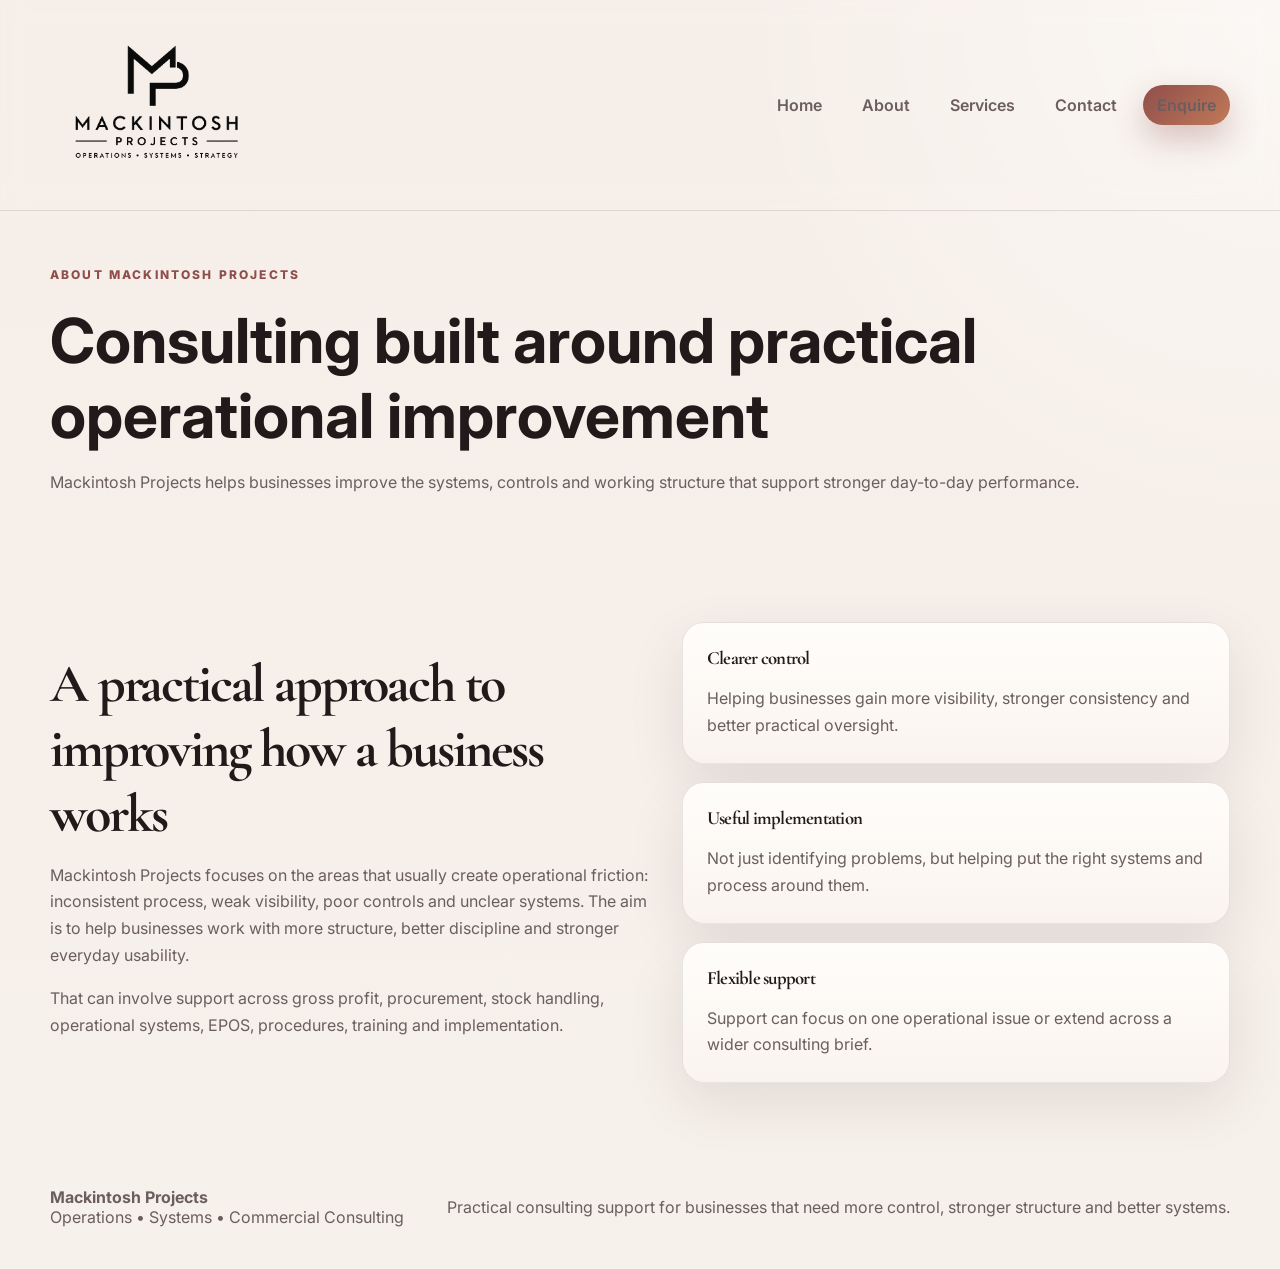
==== about.html @ 4790f82a "Deploy Mackintosh Projects site package" ====
<!doctype html>
<html lang="en">
<head>
  <meta charset="utf-8">
  <meta name="viewport" content="width=device-width, initial-scale=1">
  <title>About Mackintosh Projects | Operational and Commercial Consulting</title>
  <meta name="description" content="Learn about Mackintosh Projects and its practical consulting approach to operations, systems, commercial control and implementation support.">
  <meta name="robots" content="index,follow,max-snippet:-1,max-image-preview:large,max-video-preview:-1">
  <link rel="canonical" href="https://www.mackintoshprojects.co.uk/about.html">
  <link rel="stylesheet" href="assets/styles.css">
</head>
<body class="theme-mackintosh">
  <nav class="nav">
    <div class="container nav-inner">
      <a href="index.html" class="brand"><img src="assets/logo-transparent.png" alt="Mackintosh Projects" class="brand-logo"></a>
      <div class="nav-links">
        <a href="index.html">Home</a>
        <a href="about.html">About</a>
        <a href="services.html">Services</a>
        <a href="contact.html">Contact</a>
        <a class="btn" href="contact.html">Enquire</a>
      </div>
    </div>
  </nav>

  <main>
    <section class="page-hero">
      <div class="container">
        <p class="eyebrow">About Mackintosh Projects</p>
        <h1>Consulting built around practical operational improvement</h1>
        <p>Mackintosh Projects helps businesses improve the systems, controls and working structure that support stronger day-to-day performance.</p>
      </div>
    </section>

    <section class="section">
      <div class="container split">
        <div>
          <h2 class="section-title">A practical approach to improving how a business works</h2>
          <p>Mackintosh Projects focuses on the areas that usually create operational friction: inconsistent process, weak visibility, poor controls and unclear systems. The aim is to help businesses work with more structure, better discipline and stronger everyday usability.</p>
          <p>That can involve support across gross profit, procurement, stock handling, operational systems, EPOS, procedures, training and implementation.</p>
        </div>
        <div class="stack">
          <div class="card">
            <h3>Clearer control</h3>
            <p>Helping businesses gain more visibility, stronger consistency and better practical oversight.</p>
          </div>
          <div class="card">
            <h3>Useful implementation</h3>
            <p>Not just identifying problems, but helping put the right systems and process around them.</p>
          </div>
          <div class="card">
            <h3>Flexible support</h3>
            <p>Support can focus on one operational issue or extend across a wider consulting brief.</p>
          </div>
        </div>
      </div>
    </section>
  </main>

  <footer class="footer">
    <div class="container footer-inner">
      <div>
        <strong>Mackintosh Projects</strong>
        <div>Operations • Systems • Commercial Consulting</div>
      </div>
      <div>Practical consulting support for businesses that need more control, stronger structure and better systems.</div>
    </div>
  </footer>
</body>
</html>
---- assets/styles.css ----
@import url("https://fonts.googleapis.com/css2?family=Inter:wght@400;500;600;700;800;900&family=Cormorant+Garamond:wght@500;600;700&display=swap");

:root {
  --bg: #f6efe9;
  --text: #22191a;
  --muted: #6b5e5f;
  --accent: #8f4e4b;
  --accent-2: #c07a58;
  --surface: #fffdfb;
  --surface-2: #faf4ef;
  --surface-3: #efe1d6;
  --highlight: #ead6c8;
  --shadow: 0 20px 55px rgba(50, 28, 25, .10);
  --radius-xl: 32px;
  --radius-lg: 22px;
  --radius-md: 16px;
  --font-heading: "Cormorant Garamond", Georgia, serif;
  --font-body: Inter, system-ui, sans-serif;
}

* { box-sizing: border-box; }
html { scroll-behavior: smooth; }
body {
  margin: 0;
  font-family: var(--font-body);
  color: var(--text);
  background:
    radial-gradient(circle at top right, rgba(255,255,255,.55), transparent 30%),
    linear-gradient(180deg, var(--bg), color-mix(in srgb, var(--bg) 92%, white 8%));
}
a { color: inherit; text-decoration: none; }
p { line-height: 1.68; color: var(--muted); }
img { max-width: 100%; display: block; }
.container { width: min(1180px, calc(100% - 42px)); margin: 0 auto; }

.nav {
  position: sticky; top: 0; z-index: 20; backdrop-filter: blur(12px);
  background: color-mix(in srgb, var(--bg) 86%, white 14% / 82%);
  border-bottom: 1px solid color-mix(in srgb, var(--text) 12%, transparent);
}
.nav-inner {
  min-height: 64px; display: flex; align-items: center; justify-content: space-between; gap: 20px;
}
.brand { display:flex; align-items:center; gap:0; color: var(--text); }
.brand-logo { width: 210px; max-width: min(48vw, 210px); height: auto; display:block; }
.nav-links { display:flex; align-items:center; gap: 12px; flex-wrap: wrap; }
.nav-links a { color: var(--muted); font-weight: 600; padding: 10px 14px; border-radius: 999px; }
.nav-links a:hover { background: color-mix(in srgb, var(--highlight) 72%, white 28%); color: var(--text); }

.btn, .btn-secondary {
  display:inline-flex; align-items:center; justify-content:center; gap:10px; padding: 14px 20px;
  border-radius: 999px; font-weight: 700; transition: .2s ease; cursor: pointer;
}
.btn {
  background: linear-gradient(135deg, var(--accent), var(--accent-2));
  color: white;
  box-shadow: 0 14px 32px color-mix(in srgb, var(--accent) 32%, transparent);
}
.btn:hover { transform: translateY(-2px); }
.btn-secondary {
  background: transparent; color: var(--text);
  border: 1px solid color-mix(in srgb, var(--text) 15%, transparent);
}

.hero { padding: 76px 0 58px; }
.hero-grid { display:grid; grid-template-columns: 1.08fr .92fr; gap: 40px; align-items: center; }
.eyebrow { color: var(--accent); text-transform: uppercase; letter-spacing: .18em; font-size: 12px; font-weight: 800; margin: 0 0 18px; }
.hero h1, .section-title, h2, h3 { font-family: var(--font-heading); color: var(--text); letter-spacing: -.04em; }
.hero h1 { font-size: clamp(44px, 7vw, 76px); line-height: .96; margin: 0 0 18px; }
.hero-copy { font-size: 18px; max-width: 650px; }
.hero-actions { display:flex; gap:14px; flex-wrap:wrap; margin-top: 28px; }

.hero-panel {
  background: linear-gradient(180deg, var(--surface), var(--surface-2));
  border-radius: var(--radius-xl);
  box-shadow: var(--shadow);
  padding: 30px;
  position: relative;
  overflow: hidden;
  border: 1px solid color-mix(in srgb, var(--text) 12%, transparent);
}
.hero-panel::after {
  content:""; position:absolute; inset:auto -60px -60px auto; width:220px; height:220px; border-radius:50%;
  background: color-mix(in srgb, var(--accent) 18%, transparent); filter: blur(5px);
}
.mini-stat-grid { display:grid; grid-template-columns: repeat(2, minmax(0,1fr)); gap: 14px; margin-top: 18px; }
.mini-stat {
  padding: 16px; border-radius: 18px; background: color-mix(in srgb, var(--highlight) 45%, white 55%);
  border: 1px solid color-mix(in srgb, var(--text) 10%, transparent);
}
.mini-stat strong { display:block; font-size: 14px; margin-bottom: 4px; }

.section { padding: 76px 0; }
.section-head { display:flex; align-items:end; justify-content:space-between; gap:20px; margin-bottom: 26px; }
.section-title { font-size: clamp(34px, 5vw, 54px); margin:0; }
.grid-3 { display:grid; grid-template-columns: repeat(3, minmax(0, 1fr)); gap: 18px; }
.grid-2 { display:grid; grid-template-columns: repeat(2, minmax(0, 1fr)); gap: 18px; }

.card {
  background: linear-gradient(180deg, var(--surface), var(--surface-2));
  border-radius: var(--radius-lg); padding: 24px; box-shadow: var(--shadow);
  border: 1px solid color-mix(in srgb, var(--text) 10%, transparent);
}
.card h3, .card h4 { margin: 0 0 10px; }
.card p:last-child { margin-bottom: 0; }

.feature-bullets { list-style:none; padding:0; margin: 18px 0 0; display:grid; gap: 12px; }
.feature-bullets li { padding-left: 20px; position: relative; color: var(--muted); }
.feature-bullets li::before {
  content:""; width: 10px; height: 10px; border-radius: 50%; position:absolute; left:0; top:8px; background: var(--accent);
}

.band {
  background: linear-gradient(135deg, var(--surface-3), color-mix(in srgb, var(--surface-3) 82%, white 18%));
  border-top: 1px solid color-mix(in srgb, var(--text) 10%, transparent);
  border-bottom: 1px solid color-mix(in srgb, var(--text) 10%, transparent);
}
.quote {
  font-size: clamp(20px, 3vw, 30px); line-height: 1.3; color: var(--text); max-width: 830px;
  font-family: var(--font-heading); letter-spacing: -.03em;
}

.cta-box {
  padding: 36px; border-radius: var(--radius-xl); background: #efe5db;
  box-shadow: var(--shadow); border: 1px solid color-mix(in srgb, var(--text) 10%, transparent);
}
.split { display:grid; grid-template-columns: 1.05fr .95fr; gap: 26px; align-items: center; }

.footer { padding: 28px 0 42px; }
.footer-inner { display:flex; justify-content:space-between; gap: 18px; align-items:center; flex-wrap: wrap; color: var(--muted); }

.page-hero { padding: 54px 0 34px; }
.page-hero h1 { margin: 0 0 12px; font-size: clamp(38px,6vw,62px); }

.stack { display:grid; gap: 18px; }
.service-card .service-tag { color: var(--accent); font-size: 12px; text-transform: uppercase; letter-spacing: .16em; font-weight: 800; margin-bottom: 12px; }

.faq details { padding: 18px 20px; border-radius: 16px; background: var(--surface); border:1px solid color-mix(in srgb, var(--text) 10%, transparent); }
.faq details + details { margin-top: 12px; }
.faq summary { cursor:pointer; font-weight: 700; color: var(--text); }
.faq p { margin-bottom: 0; }

.preview-badge {
  display:inline-flex; gap:8px; align-items:center; padding:8px 12px; border-radius:999px;
  background: color-mix(in srgb, var(--highlight) 72%, white 28%);
  color: var(--text); font-size: 13px; font-weight: 700;
}

@media (max-width: 980px) {
  .hero-grid, .grid-3, .grid-2, .split { grid-template-columns: 1fr; }
  .hero { padding-top: 48px; }
  .nav-inner { padding: 10px 0; min-height: 58px; }
}
@media (max-width: 720px) {
  .nav-links { display:none; }
  .container { width: min(100% - 28px, 1180px); }
  .hero h1 { font-size: clamp(38px, 9vw, 56px); }
  .section { padding: 58px 0; }
  .cta-box, .hero-panel, .card { padding: 22px; }
  .brand-logo { width: 170px; max-width: 66vw; }
}
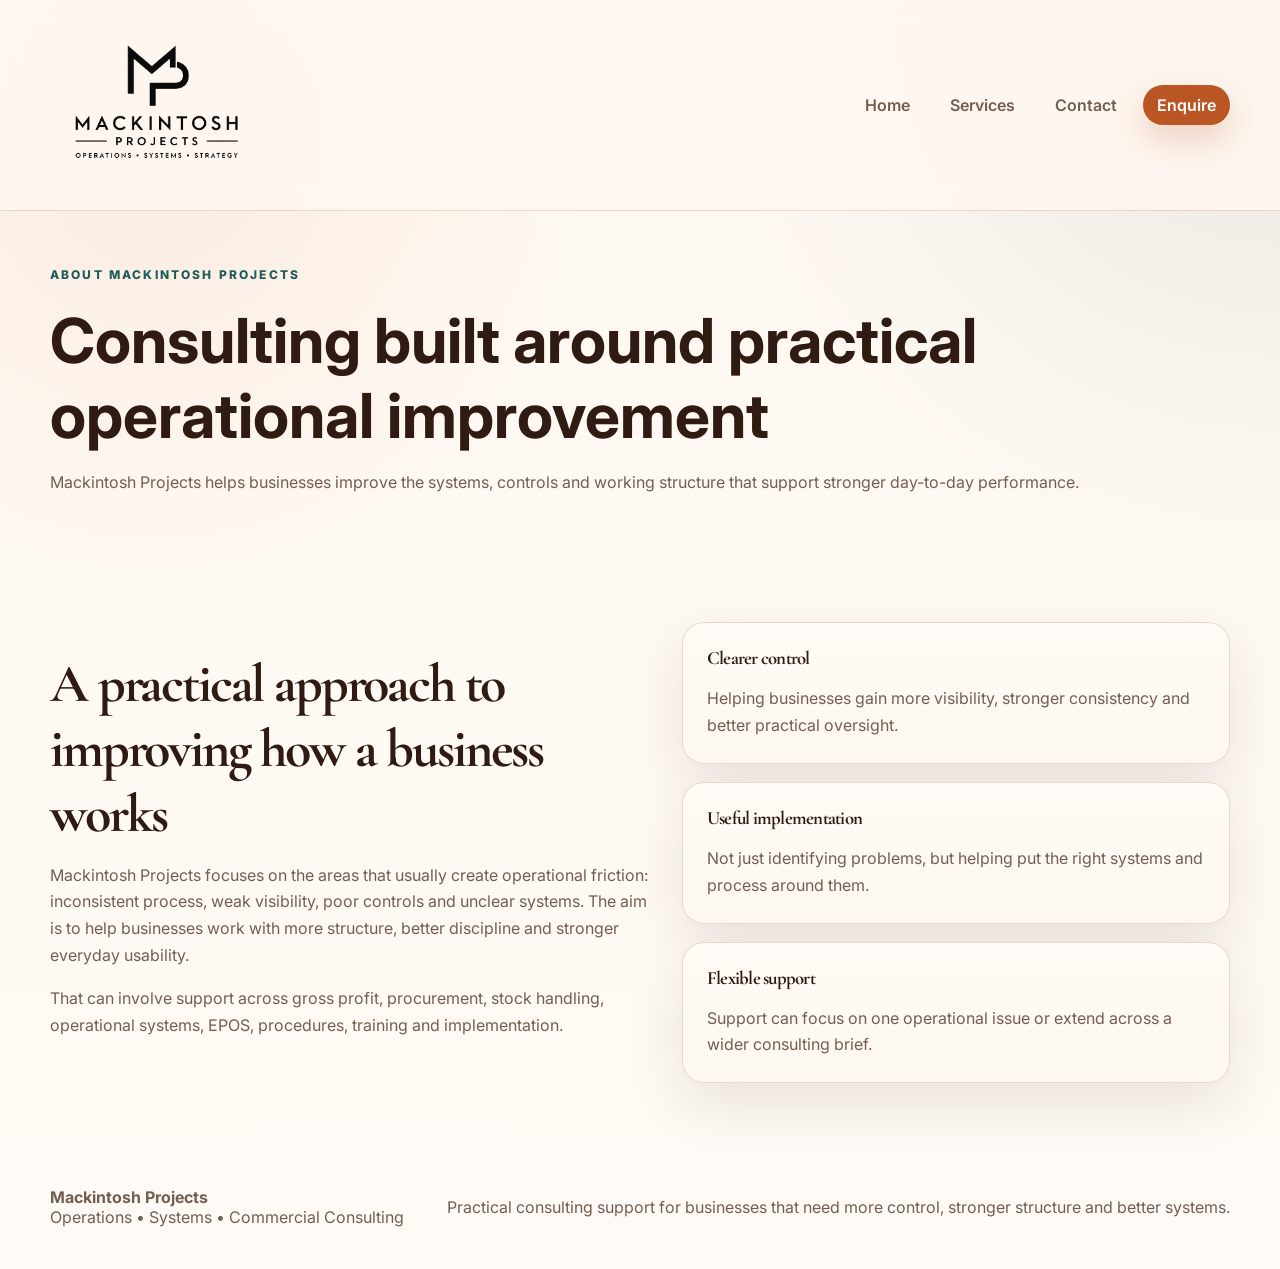
==== commit 99703db3: "Make homepage primary search entry" ====
--- a/about.html
+++ b/about.html
@@ -3,10 +3,17 @@
 <head>
   <meta charset="utf-8">
   <meta name="viewport" content="width=device-width, initial-scale=1">
+  <link rel="icon" href="/favicon.ico" sizes="any">
+  <link rel="icon" type="image/png" sizes="16x16" href="/assets/favicon-16.png">
+  <link rel="icon" type="image/png" sizes="32x32" href="/assets/favicon-32.png">
+  <link rel="icon" type="image/png" sizes="48x48" href="/assets/favicon-48.png">
+  <link rel="apple-touch-icon" sizes="180x180" href="/assets/apple-touch-icon.png">
+  <link rel="manifest" href="/site.webmanifest">
+  <meta name="theme-color" content="#ffffff">
   <title>About Mackintosh Projects | Operational and Commercial Consulting</title>
   <meta name="description" content="Learn about Mackintosh Projects and its practical consulting approach to operations, systems, commercial control and implementation support.">
-  <meta name="robots" content="index,follow,max-snippet:-1,max-image-preview:large,max-video-preview:-1">
-  <link rel="canonical" href="https://www.mackintoshprojects.co.uk/about.html">
+  <meta name="robots" content="noindex,follow">
+  <link rel="canonical" href="https://mackintoshprojects.co.uk/">
   <link rel="stylesheet" href="assets/styles.css">
 </head>
 <body class="theme-mackintosh">
@@ -15,7 +22,6 @@
       <a href="index.html" class="brand"><img src="assets/logo-transparent.png" alt="Mackintosh Projects" class="brand-logo"></a>
       <div class="nav-links">
         <a href="index.html">Home</a>
-        <a href="about.html">About</a>
         <a href="services.html">Services</a>
         <a href="contact.html">Contact</a>
         <a class="btn" href="contact.html">Enquire</a>
--- a/assets/styles.css
+++ b/assets/styles.css
@@ -1,16 +1,19 @@
 @import url("https://fonts.googleapis.com/css2?family=Inter:wght@400;500;600;700;800;900&family=Cormorant+Garamond:wght@500;600;700&display=swap");
 
 :root {
-  --bg: #f6efe9;
-  --text: #22191a;
-  --muted: #6b5e5f;
-  --accent: #8f4e4b;
-  --accent-2: #c07a58;
-  --surface: #fffdfb;
-  --surface-2: #faf4ef;
-  --surface-3: #efe1d6;
-  --highlight: #ead6c8;
-  --shadow: 0 20px 55px rgba(50, 28, 25, .10);
+  --bg: #fff8f1;
+  --surface: #fffaf5;
+  --surface-2: #fff8f1;
+  --surface-3: #f3e4d8;
+  --text: #2f1b12;
+  --muted: #735f52;
+  --trust: #1f5e58;
+  --success: #2f6f66;
+  --accent: #b95624;
+  --accent-hover: #8a431d;
+  --border: rgba(138, 67, 29, 0.18);
+  --highlight: #f3d8c7;
+  --shadow: 0 20px 55px rgba(47, 27, 18, .10);
   --radius-xl: 32px;
   --radius-lg: 22px;
   --radius-md: 16px;
@@ -25,8 +28,9 @@
   font-family: var(--font-body);
   color: var(--text);
   background:
-    radial-gradient(circle at top right, rgba(255,255,255,.55), transparent 30%),
-    linear-gradient(180deg, var(--bg), color-mix(in srgb, var(--bg) 92%, white 8%));
+    radial-gradient(circle at top right, rgba(31, 94, 88, .10), transparent 32%),
+    radial-gradient(circle at 12% 12%, rgba(185, 86, 36, .08), transparent 28%),
+    linear-gradient(180deg, var(--bg), #fffaf5);
 }
 a { color: inherit; text-decoration: none; }
 p { line-height: 1.68; color: var(--muted); }
@@ -35,8 +39,8 @@
 
 .nav {
   position: sticky; top: 0; z-index: 20; backdrop-filter: blur(12px);
-  background: color-mix(in srgb, var(--bg) 86%, white 14% / 82%);
-  border-bottom: 1px solid color-mix(in srgb, var(--text) 12%, transparent);
+  background: rgba(255, 248, 241, .88);
+  border-bottom: 1px solid var(--border);
 }
 .nav-inner {
   min-height: 64px; display: flex; align-items: center; justify-content: space-between; gap: 20px;
@@ -45,26 +49,29 @@
 .brand-logo { width: 210px; max-width: min(48vw, 210px); height: auto; display:block; }
 .nav-links { display:flex; align-items:center; gap: 12px; flex-wrap: wrap; }
 .nav-links a { color: var(--muted); font-weight: 600; padding: 10px 14px; border-radius: 999px; }
-.nav-links a:hover { background: color-mix(in srgb, var(--highlight) 72%, white 28%); color: var(--text); }
+.nav-links a:hover { background: rgba(31, 94, 88, .09); color: var(--trust); }
+.nav-links a.btn { color: #fff; }
+.nav-links a.btn:hover { background: var(--accent-hover); color: #fff; }
 
 .btn, .btn-secondary {
   display:inline-flex; align-items:center; justify-content:center; gap:10px; padding: 14px 20px;
   border-radius: 999px; font-weight: 700; transition: .2s ease; cursor: pointer;
 }
 .btn {
-  background: linear-gradient(135deg, var(--accent), var(--accent-2));
+  background: var(--accent);
   color: white;
-  box-shadow: 0 14px 32px color-mix(in srgb, var(--accent) 32%, transparent);
+  box-shadow: 0 14px 32px rgba(185, 86, 36, .24);
 }
-.btn:hover { transform: translateY(-2px); }
+.btn:hover { background: var(--accent-hover); transform: translateY(-2px); }
 .btn-secondary {
-  background: transparent; color: var(--text);
-  border: 1px solid color-mix(in srgb, var(--text) 15%, transparent);
+  background: rgba(255, 250, 245, .74); color: var(--trust);
+  border: 1px solid rgba(31, 94, 88, .28);
 }
+.btn-secondary:hover { background: rgba(31, 94, 88, .09); }
 
 .hero { padding: 76px 0 58px; }
 .hero-grid { display:grid; grid-template-columns: 1.08fr .92fr; gap: 40px; align-items: center; }
-.eyebrow { color: var(--accent); text-transform: uppercase; letter-spacing: .18em; font-size: 12px; font-weight: 800; margin: 0 0 18px; }
+.eyebrow { color: var(--trust); text-transform: uppercase; letter-spacing: .18em; font-size: 12px; font-weight: 800; margin: 0 0 18px; }
 .hero h1, .section-title, h2, h3 { font-family: var(--font-heading); color: var(--text); letter-spacing: -.04em; }
 .hero h1 { font-size: clamp(44px, 7vw, 76px); line-height: .96; margin: 0 0 18px; }
 .hero-copy { font-size: 18px; max-width: 650px; }
@@ -77,16 +84,16 @@
   padding: 30px;
   position: relative;
   overflow: hidden;
-  border: 1px solid color-mix(in srgb, var(--text) 12%, transparent);
+  border: 1px solid var(--border);
 }
 .hero-panel::after {
   content:""; position:absolute; inset:auto -60px -60px auto; width:220px; height:220px; border-radius:50%;
-  background: color-mix(in srgb, var(--accent) 18%, transparent); filter: blur(5px);
+  background: rgba(31, 94, 88, .14); filter: blur(5px);
 }
 .mini-stat-grid { display:grid; grid-template-columns: repeat(2, minmax(0,1fr)); gap: 14px; margin-top: 18px; }
 .mini-stat {
-  padding: 16px; border-radius: 18px; background: color-mix(in srgb, var(--highlight) 45%, white 55%);
-  border: 1px solid color-mix(in srgb, var(--text) 10%, transparent);
+  padding: 16px; border-radius: 18px; background: rgba(31, 94, 88, .06);
+  border: 1px solid var(--border);
 }
 .mini-stat strong { display:block; font-size: 14px; margin-bottom: 4px; }
 
@@ -99,7 +106,7 @@
 .card {
   background: linear-gradient(180deg, var(--surface), var(--surface-2));
   border-radius: var(--radius-lg); padding: 24px; box-shadow: var(--shadow);
-  border: 1px solid color-mix(in srgb, var(--text) 10%, transparent);
+  border: 1px solid var(--border);
 }
 .card h3, .card h4 { margin: 0 0 10px; }
 .card p:last-child { margin-bottom: 0; }
@@ -107,13 +114,13 @@
 .feature-bullets { list-style:none; padding:0; margin: 18px 0 0; display:grid; gap: 12px; }
 .feature-bullets li { padding-left: 20px; position: relative; color: var(--muted); }
 .feature-bullets li::before {
-  content:""; width: 10px; height: 10px; border-radius: 50%; position:absolute; left:0; top:8px; background: var(--accent);
+  content:""; width: 10px; height: 10px; border-radius: 50%; position:absolute; left:0; top:8px; background: var(--success);
 }
 
 .band {
-  background: linear-gradient(135deg, var(--surface-3), color-mix(in srgb, var(--surface-3) 82%, white 18%));
-  border-top: 1px solid color-mix(in srgb, var(--text) 10%, transparent);
-  border-bottom: 1px solid color-mix(in srgb, var(--text) 10%, transparent);
+  background: linear-gradient(135deg, rgba(31, 94, 88, .10), rgba(185, 86, 36, .08));
+  border-top: 1px solid var(--border);
+  border-bottom: 1px solid var(--border);
 }
 .quote {
   font-size: clamp(20px, 3vw, 30px); line-height: 1.3; color: var(--text); max-width: 830px;
@@ -121,8 +128,8 @@
 }
 
 .cta-box {
-  padding: 36px; border-radius: var(--radius-xl); background: #efe5db;
-  box-shadow: var(--shadow); border: 1px solid color-mix(in srgb, var(--text) 10%, transparent);
+  padding: 36px; border-radius: var(--radius-xl); background: var(--surface);
+  box-shadow: var(--shadow); border: 1px solid var(--border);
 }
 .split { display:grid; grid-template-columns: 1.05fr .95fr; gap: 26px; align-items: center; }
 
@@ -133,17 +140,17 @@
 .page-hero h1 { margin: 0 0 12px; font-size: clamp(38px,6vw,62px); }
 
 .stack { display:grid; gap: 18px; }
-.service-card .service-tag { color: var(--accent); font-size: 12px; text-transform: uppercase; letter-spacing: .16em; font-weight: 800; margin-bottom: 12px; }
+.service-card .service-tag { color: var(--trust); font-size: 12px; text-transform: uppercase; letter-spacing: .16em; font-weight: 800; margin-bottom: 12px; }
 
-.faq details { padding: 18px 20px; border-radius: 16px; background: var(--surface); border:1px solid color-mix(in srgb, var(--text) 10%, transparent); }
+.faq details { padding: 18px 20px; border-radius: 16px; background: var(--surface); border:1px solid var(--border); }
 .faq details + details { margin-top: 12px; }
 .faq summary { cursor:pointer; font-weight: 700; color: var(--text); }
 .faq p { margin-bottom: 0; }
 
 .preview-badge {
   display:inline-flex; gap:8px; align-items:center; padding:8px 12px; border-radius:999px;
-  background: color-mix(in srgb, var(--highlight) 72%, white 28%);
-  color: var(--text); font-size: 13px; font-weight: 700;
+  background: rgba(31, 94, 88, .10);
+  color: var(--trust); font-size: 13px; font-weight: 700;
 }
 
 @media (max-width: 980px) {
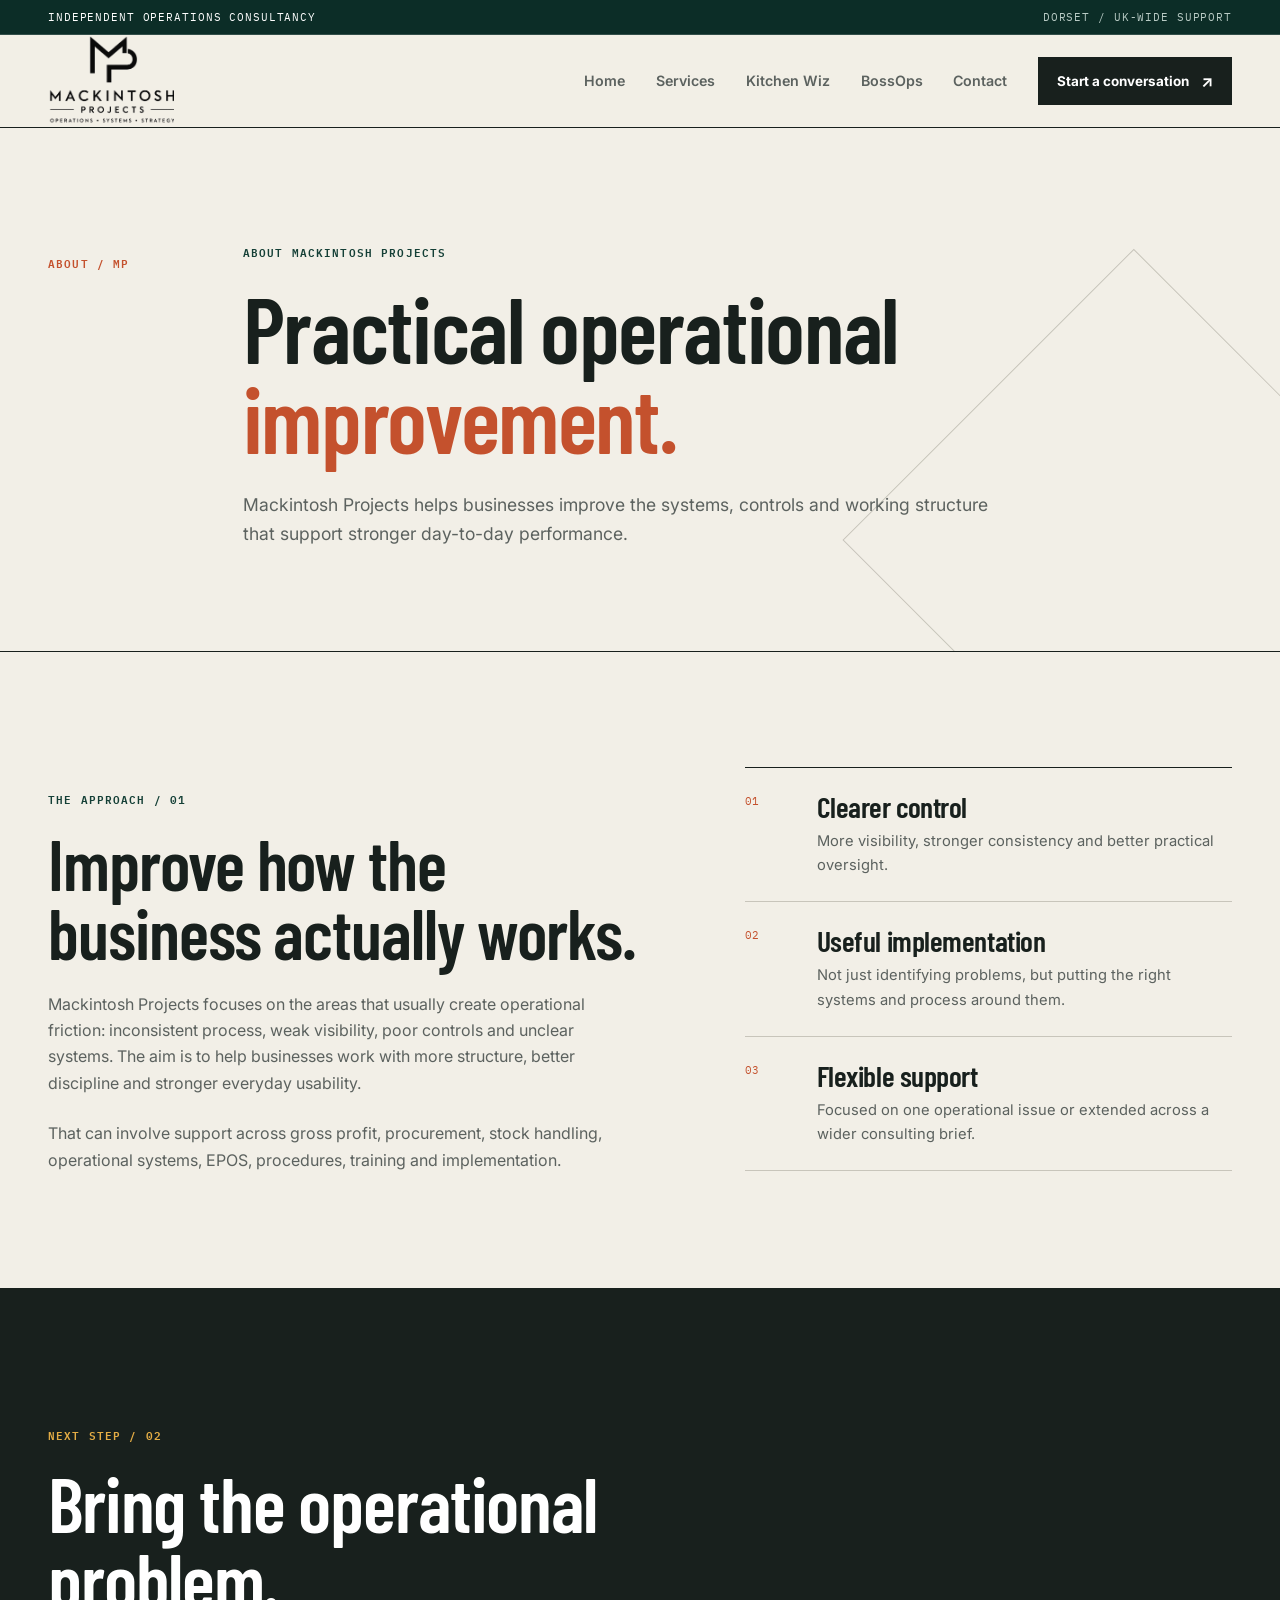
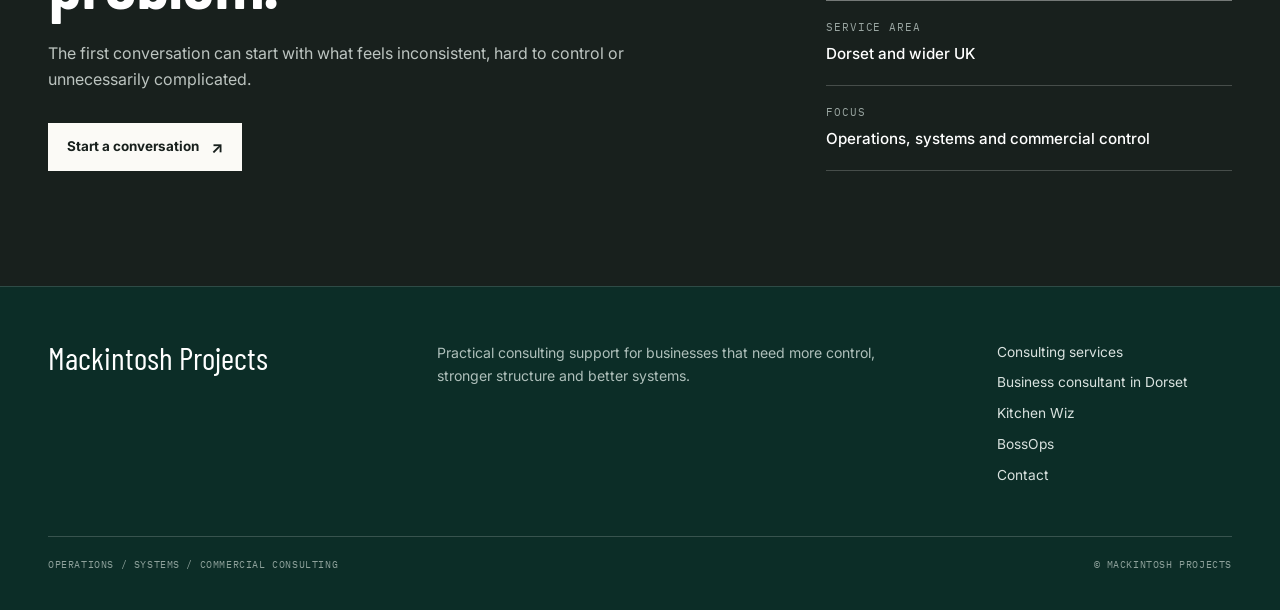
==== commit 50c5dcb1: "Redesign Mackintosh Projects site" ====
--- a/about.html
+++ b/about.html
@@ -4,73 +4,40 @@
   <meta charset="utf-8">
   <meta name="viewport" content="width=device-width, initial-scale=1">
   <link rel="icon" href="/favicon.ico" sizes="any">
-  <link rel="icon" type="image/png" sizes="16x16" href="/assets/favicon-16.png">
   <link rel="icon" type="image/png" sizes="32x32" href="/assets/favicon-32.png">
-  <link rel="icon" type="image/png" sizes="48x48" href="/assets/favicon-48.png">
   <link rel="apple-touch-icon" sizes="180x180" href="/assets/apple-touch-icon.png">
   <link rel="manifest" href="/site.webmanifest">
-  <meta name="theme-color" content="#ffffff">
-  <title>About Mackintosh Projects | Operational and Commercial Consulting</title>
-  <meta name="description" content="Learn about Mackintosh Projects and its practical consulting approach to operations, systems, commercial control and implementation support.">
+  <meta name="theme-color" content="#143f36">
+  <title>Mackintosh Projects | Operations, Systems and Commercial Consulting</title>
+  <meta name="description" content="Mackintosh Projects provides practical consulting support with gross profit, procurement, operational systems, stock control, EPOS, procedures, training and implementation.">
   <meta name="robots" content="noindex,follow">
   <link rel="canonical" href="https://mackintoshprojects.co.uk/">
-  <link rel="stylesheet" href="assets/styles.css">
+  <link rel="stylesheet" href="/assets/styles.css">
 </head>
-<body class="theme-mackintosh">
-  <nav class="nav">
+<body>
+  <a class="skip-link" href="#main-content">Skip to main content</a>
+  <header class="site-header">
+    <div class="utility-bar"><div class="container utility-inner"><span>Independent operations consultancy</span><span>Dorset / UK-wide support</span></div></div>
     <div class="container nav-inner">
-      <a href="index.html" class="brand"><img src="assets/logo-transparent.png" alt="Mackintosh Projects" class="brand-logo"></a>
-      <div class="nav-links">
-        <a href="index.html">Home</a>
-        <a href="services.html">Services</a>
-        <a href="contact.html">Contact</a>
-        <a class="btn" href="contact.html">Enquire</a>
-      </div>
+      <a href="/" class="brand" aria-label="Mackintosh Projects home"><img src="/assets/logo-wordmark.png" alt="Mackintosh Projects" class="brand-logo"></a>
+      <nav class="desktop-nav" aria-label="Main navigation"><a href="/">Home</a><a href="/services">Services</a><a href="/kitchen-wiz">Kitchen Wiz</a><a href="/bossops">BossOps</a><a href="/contact">Contact</a><a class="button button-dark" href="/contact">Start a conversation</a></nav>
+      <details class="mobile-nav"><summary>Menu</summary><nav class="mobile-panel" aria-label="Mobile navigation"><a href="/">Home</a><a href="/services">Services</a><a href="/kitchen-wiz">Kitchen Wiz</a><a href="/bossops">BossOps</a><a href="/contact">Contact</a><a href="/contact">Start a conversation</a></nav></details>
     </div>
-  </nav>
+  </header>
 
-  <main>
+  <main id="main-content">
     <section class="page-hero">
-      <div class="container">
-        <p class="eyebrow">About Mackintosh Projects</p>
-        <h1>Consulting built around practical operational improvement</h1>
-        <p>Mackintosh Projects helps businesses improve the systems, controls and working structure that support stronger day-to-day performance.</p>
+      <div class="container page-hero-grid"><p class="index-label">About / MP</p><div><p class="eyebrow">About Mackintosh Projects</p><h1>Practical operational <span class="accent">improvement.</span></h1><p class="lead">Mackintosh Projects helps businesses improve the systems, controls and working structure that support stronger day-to-day performance.</p></div></div>
+    </section>
+    <section class="section">
+      <div class="container split">
+        <div class="split-copy"><p class="eyebrow">The approach / 01</p><h2>Improve how the business actually works.</h2><p>Mackintosh Projects focuses on the areas that usually create operational friction: inconsistent process, weak visibility, poor controls and unclear systems. The aim is to help businesses work with more structure, better discipline and stronger everyday usability.</p><p>That can involve support across gross profit, procurement, stock handling, operational systems, EPOS, procedures, training and implementation.</p></div>
+        <ol class="reason-list"><li><span class="number">01</span><div><h3>Clearer control</h3><p>More visibility, stronger consistency and better practical oversight.</p></div></li><li><span class="number">02</span><div><h3>Useful implementation</h3><p>Not just identifying problems, but putting the right systems and process around them.</p></div></li><li><span class="number">03</span><div><h3>Flexible support</h3><p>Focused on one operational issue or extended across a wider consulting brief.</p></div></li></ol>
       </div>
     </section>
-
-    <section class="section">
-      <div class="container split">
-        <div>
-          <h2 class="section-title">A practical approach to improving how a business works</h2>
-          <p>Mackintosh Projects focuses on the areas that usually create operational friction: inconsistent process, weak visibility, poor controls and unclear systems. The aim is to help businesses work with more structure, better discipline and stronger everyday usability.</p>
-          <p>That can involve support across gross profit, procurement, stock handling, operational systems, EPOS, procedures, training and implementation.</p>
-        </div>
-        <div class="stack">
-          <div class="card">
-            <h3>Clearer control</h3>
-            <p>Helping businesses gain more visibility, stronger consistency and better practical oversight.</p>
-          </div>
-          <div class="card">
-            <h3>Useful implementation</h3>
-            <p>Not just identifying problems, but helping put the right systems and process around them.</p>
-          </div>
-          <div class="card">
-            <h3>Flexible support</h3>
-            <p>Support can focus on one operational issue or extend across a wider consulting brief.</p>
-          </div>
-        </div>
-      </div>
-    </section>
+    <section class="section contact-band"><div class="container contact-band-grid"><div><p class="eyebrow">Next step / 02</p><h2>Bring the operational problem.</h2><p>The first conversation can start with what feels inconsistent, hard to control or unnecessarily complicated.</p><div class="actions"><a class="button button-light" href="/contact">Start a conversation</a></div></div><div class="contact-data"><div><span>Service area</span><strong>Dorset and wider UK</strong></div><div><span>Focus</span><strong>Operations, systems and commercial control</strong></div></div></div></section>
   </main>
 
-  <footer class="footer">
-    <div class="container footer-inner">
-      <div>
-        <strong>Mackintosh Projects</strong>
-        <div>Operations • Systems • Commercial Consulting</div>
-      </div>
-      <div>Practical consulting support for businesses that need more control, stronger structure and better systems.</div>
-    </div>
-  </footer>
+  <footer class="footer"><div class="container"><div class="footer-grid"><div><div class="footer-brand">Mackintosh Projects</div></div><p>Practical consulting support for businesses that need more control, stronger structure and better systems.</p><nav class="footer-nav" aria-label="Footer navigation"><a href="/services">Consulting services</a><a href="/business-consultant-dorset">Business consultant in Dorset</a><a href="/kitchen-wiz">Kitchen Wiz</a><a href="/bossops">BossOps</a><a href="/contact">Contact</a></nav></div><div class="footer-base"><span>Operations / Systems / Commercial consulting</span><span>© Mackintosh Projects</span></div></div></footer>
 </body>
 </html>
--- a/assets/styles.css
+++ b/assets/styles.css
@@ -1,168 +1,467 @@
-@import url("https://fonts.googleapis.com/css2?family=Inter:wght@400;500;600;700;800;900&family=Cormorant+Garamond:wght@500;600;700&display=swap");
+@import url("https://fonts.googleapis.com/css2?family=Barlow+Condensed:wght@500;600;700&family=IBM+Plex+Mono:wght@400;500;600&family=Inter:wght@400;500;600;700&display=swap");
 
 :root {
-  --bg: #fff8f1;
-  --surface: #fffaf5;
-  --surface-2: #fff8f1;
-  --surface-3: #f3e4d8;
-  --text: #2f1b12;
-  --muted: #735f52;
-  --trust: #1f5e58;
-  --success: #2f6f66;
-  --accent: #b95624;
-  --accent-hover: #8a431d;
-  --border: rgba(138, 67, 29, 0.18);
-  --highlight: #f3d8c7;
-  --shadow: 0 20px 55px rgba(47, 27, 18, .10);
-  --radius-xl: 32px;
-  --radius-lg: 22px;
-  --radius-md: 16px;
-  --font-heading: "Cormorant Garamond", Georgia, serif;
-  --font-body: Inter, system-ui, sans-serif;
+  --paper: #f2efe7;
+  --paper-light: #fbfaf6;
+  --paper-dark: #e7e3d8;
+  --ink: #18201d;
+  --muted: #5c625f;
+  --line: #c8c5bb;
+  --line-dark: #858b87;
+  --green: #143f36;
+  --green-deep: #0c2d27;
+  --rust: #c4512d;
+  --rust-dark: #91391f;
+  --yellow: #e5ad45;
+  --heading: "Barlow Condensed", "Arial Narrow", Arial, sans-serif;
+  --body: Inter, Arial, sans-serif;
+  --mono: "IBM Plex Mono", "Courier New", monospace;
+  --container: 1240px;
+  --gutter: clamp(20px, 4vw, 48px);
 }
 
 * { box-sizing: border-box; }
-html { scroll-behavior: smooth; }
+html { scroll-behavior: smooth; background: var(--paper); }
 body {
   margin: 0;
-  font-family: var(--font-body);
-  color: var(--text);
-  background:
-    radial-gradient(circle at top right, rgba(31, 94, 88, .10), transparent 32%),
-    radial-gradient(circle at 12% 12%, rgba(185, 86, 36, .08), transparent 28%),
-    linear-gradient(180deg, var(--bg), #fffaf5);
+  color: var(--ink);
+  background: var(--paper);
+  font-family: var(--body);
+  font-size: 16px;
+  line-height: 1.65;
+  -webkit-font-smoothing: antialiased;
+}
+body::before {
+  position: fixed;
+  z-index: -1;
+  inset: 0;
+  content: "";
+  pointer-events: none;
+  opacity: .17;
+  background-image: url("data:image/svg+xml,%3Csvg viewBox='0 0 180 180' xmlns='http://www.w3.org/2000/svg'%3E%3Cfilter id='n'%3E%3CfeTurbulence type='fractalNoise' baseFrequency='.9' numOctaves='3' stitchTiles='stitch'/%3E%3C/filter%3E%3Crect width='100%25' height='100%25' filter='url(%23n)' opacity='.12'/%3E%3C/svg%3E");
 }
 a { color: inherit; text-decoration: none; }
-p { line-height: 1.68; color: var(--muted); }
-img { max-width: 100%; display: block; }
-.container { width: min(1180px, calc(100% - 42px)); margin: 0 auto; }
-
-.nav {
-  position: sticky; top: 0; z-index: 20; backdrop-filter: blur(12px);
-  background: rgba(255, 248, 241, .88);
-  border-bottom: 1px solid var(--border);
-}
-.nav-inner {
-  min-height: 64px; display: flex; align-items: center; justify-content: space-between; gap: 20px;
-}
-.brand { display:flex; align-items:center; gap:0; color: var(--text); }
-.brand-logo { width: 210px; max-width: min(48vw, 210px); height: auto; display:block; }
-.nav-links { display:flex; align-items:center; gap: 12px; flex-wrap: wrap; }
-.nav-links a { color: var(--muted); font-weight: 600; padding: 10px 14px; border-radius: 999px; }
-.nav-links a:hover { background: rgba(31, 94, 88, .09); color: var(--trust); }
-.nav-links a.btn { color: #fff; }
-.nav-links a.btn:hover { background: var(--accent-hover); color: #fff; }
-
-.btn, .btn-secondary {
-  display:inline-flex; align-items:center; justify-content:center; gap:10px; padding: 14px 20px;
-  border-radius: 999px; font-weight: 700; transition: .2s ease; cursor: pointer;
-}
-.btn {
-  background: var(--accent);
-  color: white;
-  box-shadow: 0 14px 32px rgba(185, 86, 36, .24);
-}
-.btn:hover { background: var(--accent-hover); transform: translateY(-2px); }
-.btn-secondary {
-  background: rgba(255, 250, 245, .74); color: var(--trust);
-  border: 1px solid rgba(31, 94, 88, .28);
-}
-.btn-secondary:hover { background: rgba(31, 94, 88, .09); }
-
-.hero { padding: 76px 0 58px; }
-.hero-grid { display:grid; grid-template-columns: 1.08fr .92fr; gap: 40px; align-items: center; }
-.eyebrow { color: var(--trust); text-transform: uppercase; letter-spacing: .18em; font-size: 12px; font-weight: 800; margin: 0 0 18px; }
-.hero h1, .section-title, h2, h3 { font-family: var(--font-heading); color: var(--text); letter-spacing: -.04em; }
-.hero h1 { font-size: clamp(44px, 7vw, 76px); line-height: .96; margin: 0 0 18px; }
-.hero-copy { font-size: 18px; max-width: 650px; }
-.hero-actions { display:flex; gap:14px; flex-wrap:wrap; margin-top: 28px; }
-
-.hero-panel {
-  background: linear-gradient(180deg, var(--surface), var(--surface-2));
-  border-radius: var(--radius-xl);
-  box-shadow: var(--shadow);
-  padding: 30px;
+img { display: block; max-width: 100%; }
+button, input, textarea, select { font: inherit; }
+p { margin: 0 0 1.25rem; color: var(--muted); }
+p:last-child { margin-bottom: 0; }
+h1, h2, h3, h4 {
+  margin: 0;
+  color: var(--ink);
+  font-family: var(--heading);
+  font-weight: 600;
+  line-height: .98;
+  letter-spacing: -.015em;
+}
+h3 { font-size: clamp(1.55rem, 2.4vw, 2rem); }
+::selection { color: var(--paper-light); background: var(--green); }
+:focus-visible { outline: 3px solid var(--yellow); outline-offset: 4px; }
+.skip-link {
+  position: fixed;
+  z-index: 100;
+  top: 12px;
+  left: 12px;
+  padding: 10px 14px;
+  color: #fff;
+  background: var(--ink);
+  font-weight: 700;
+  transform: translateY(-150%);
+}
+.skip-link:focus { transform: translateY(0); }
+.container { width: min(var(--container), calc(100% - (2 * var(--gutter)))); margin-inline: auto; }
+.rule { border-top: 1px solid var(--line); }
+
+.utility-bar {
+  color: #fff;
+  background: var(--green-deep);
+  border-bottom: 1px solid rgba(255,255,255,.16);
+  font-family: var(--mono);
+  font-size: .69rem;
+  letter-spacing: .08em;
+  text-transform: uppercase;
+}
+.utility-inner { min-height: 34px; display: flex; align-items: center; justify-content: space-between; gap: 20px; }
+.utility-inner span:last-child { color: #b9cbc5; }
+.site-header {
+  position: sticky;
+  z-index: 50;
+  top: 0;
+  background: rgba(242, 239, 231, .96);
+  border-bottom: 1px solid var(--ink);
+}
+.nav-inner { min-height: 92px; display: flex; align-items: center; justify-content: space-between; gap: 32px; }
+.brand { flex: 0 0 auto; width: 126px; }
+.brand-logo { width: 100%; height: auto; }
+.desktop-nav { display: flex; align-items: center; gap: clamp(18px, 2.4vw, 34px); }
+.desktop-nav > a:not(.button) {
+  padding: 10px 0 8px;
+  color: var(--muted);
+  border-bottom: 2px solid transparent;
+  font-size: .89rem;
+  font-weight: 600;
+}
+.desktop-nav > a:not(.button):hover,
+.desktop-nav > a[aria-current="page"] { color: var(--ink); border-bottom-color: var(--rust); }
+.mobile-nav { display: none; }
+
+.button,
+.button-ghost,
+.text-link {
+  display: inline-flex;
+  align-items: center;
+  justify-content: center;
+  gap: 12px;
+  min-height: 48px;
+  padding: 0 18px;
+  border: 1px solid var(--ink);
+  border-radius: 0;
+  font-size: .84rem;
+  font-weight: 700;
+  line-height: 1;
+  transition: color .18s ease, background .18s ease, border-color .18s ease;
+}
+.button::after,
+.button-ghost::after,
+.text-link::after { content: "↗"; font-size: 1rem; }
+.button { color: #fff; background: var(--rust); border-color: var(--rust); }
+.button:hover { background: var(--rust-dark); border-color: var(--rust-dark); }
+.button-dark { background: var(--ink); border-color: var(--ink); }
+.button-dark:hover { background: var(--green); border-color: var(--green); }
+.button-light { color: var(--ink); background: var(--paper-light); border-color: var(--paper-light); }
+.button-light:hover { color: #fff; background: var(--rust); border-color: var(--rust); }
+.button-ghost { color: var(--ink); background: transparent; }
+.button-ghost:hover { color: #fff; background: var(--ink); }
+.button-outline-light { color: #fff; border-color: #fff; }
+.button-outline-light:hover { color: var(--ink); background: #fff; }
+.text-link { min-height: 0; padding: 4px 0; border: 0; border-bottom: 1px solid currentColor; color: var(--green); }
+.text-link:hover { color: var(--rust); }
+
+.eyebrow,
+.index-label,
+.service-tag,
+.status,
+.mini-label {
+  margin: 0;
+  color: var(--green);
+  font-family: var(--mono);
+  font-size: .71rem;
+  font-weight: 600;
+  line-height: 1.4;
+  letter-spacing: .1em;
+  text-transform: uppercase;
+}
+.eyebrow { margin-bottom: 22px; }
+
+.hero { padding: clamp(74px, 9vw, 124px) 0 0; }
+.hero-grid {
+  display: grid;
+  grid-template-columns: minmax(0, 1.45fr) minmax(290px, .65fr);
+  gap: clamp(50px, 8vw, 112px);
+  align-items: end;
+  padding-bottom: clamp(74px, 9vw, 118px);
+}
+.hero-copy-wrap { padding-left: clamp(18px, 3vw, 34px); border-left: 6px solid var(--rust); }
+.hero h1 { max-width: 880px; font-size: clamp(3.65rem, 7.4vw, 7rem); line-height: .86; text-wrap: balance; }
+.hero h1 .accent,
+.page-hero h1 .accent { color: var(--rust); }
+.hero-summary { max-width: 790px; margin-top: 30px; font-size: clamp(1.05rem, 1.4vw, 1.2rem); }
+.actions { display: flex; flex-wrap: wrap; gap: 12px; margin-top: 30px; }
+.scope-panel { align-self: stretch; padding: 0 0 0 24px; border-left: 1px solid var(--line-dark); }
+.scope-panel > p { margin-top: 16px; font-size: .94rem; }
+.scope-list { margin: 32px 0 0; padding: 0; list-style: none; border-top: 1px solid var(--ink); }
+.scope-list li {
+  display: grid;
+  grid-template-columns: 34px 1fr;
+  gap: 10px;
+  padding: 15px 0;
+  border-bottom: 1px solid var(--line);
+  color: var(--ink);
+  font-weight: 600;
+  line-height: 1.3;
+}
+.scope-list span { color: var(--rust); font-family: var(--mono); font-size: .7rem; font-weight: 500; }
+.capability-strip { color: #fff; background: var(--ink); border-top: 1px solid var(--ink); }
+.capability-grid { display: grid; grid-template-columns: repeat(4, 1fr); }
+.capability-item { min-height: 148px; padding: 26px 26px 24px; border-right: 1px solid rgba(255,255,255,.18); }
+.capability-item:first-child { border-left: 1px solid rgba(255,255,255,.18); }
+.capability-item span { display: block; margin-bottom: 30px; color: #a7bbb5; font-family: var(--mono); font-size: .67rem; }
+.capability-item strong { display: block; max-width: 190px; font-family: var(--heading); font-size: 1.55rem; font-weight: 600; line-height: 1; }
+
+.section { padding: clamp(74px, 9vw, 118px) 0; }
+.section-tight { padding: clamp(54px, 7vw, 84px) 0; }
+.section-intro {
+  display: grid;
+  grid-template-columns: minmax(150px, .55fr) minmax(0, 1.45fr);
+  gap: clamp(30px, 7vw, 100px);
+  margin-bottom: clamp(46px, 7vw, 86px);
+}
+.section-intro h2,
+.page-section-title { max-width: 930px; font-size: clamp(2.9rem, 5.8vw, 5.6rem); text-wrap: balance; }
+.section-intro .intro-copy { max-width: 700px; margin-top: 26px; font-size: 1.06rem; }
+.service-index,
+.reason-list,
+.contact-list { margin: 0; padding: 0; list-style: none; border-top: 1px solid var(--ink); }
+.service-row {
+  display: grid;
+  grid-template-columns: 66px minmax(210px, .75fr) minmax(270px, 1fr);
+  gap: 26px;
+  align-items: start;
+  padding: 28px 12px 28px 0;
+  border-bottom: 1px solid var(--line);
+  transition: background .18s ease, padding .18s ease;
+}
+.service-row:hover { padding-left: 12px; background: rgba(255,255,255,.35); }
+.service-row .number { padding-top: 6px; color: var(--rust); font-family: var(--mono); font-size: .72rem; }
+.service-row h3 { font-size: clamp(1.85rem, 3vw, 2.6rem); }
+.service-row p { max-width: 630px; margin: 1px 0 0; }
+
+.statement-band { color: #fff; background: var(--green); }
+.statement-grid { display: grid; grid-template-columns: minmax(150px, .5fr) minmax(0, 1.5fr); gap: clamp(30px, 7vw, 100px); }
+.statement-band .eyebrow { color: #aac1ba; }
+.statement { max-width: 1000px; color: #fff; font-family: var(--heading); font-size: clamp(3.2rem, 6.8vw, 6.6rem); font-weight: 500; line-height: .9; text-wrap: balance; }
+.process-grid { display: grid; grid-template-columns: repeat(3, 1fr); gap: 0; margin-top: 72px; border-top: 1px solid rgba(255,255,255,.34); }
+.process-step { min-height: 180px; padding: 24px 30px 10px 0; border-right: 1px solid rgba(255,255,255,.24); }
+.process-step + .process-step { padding-left: 30px; }
+.process-step:last-child { border-right: 0; }
+.process-step span { display: block; margin-bottom: 32px; color: var(--yellow); font-family: var(--mono); font-size: .7rem; }
+.process-step h3 { margin-bottom: 10px; color: #fff; }
+.process-step p { color: #cbd9d5; font-size: .92rem; }
+
+.products { background: var(--paper-light); }
+.product-list { border-top: 1px solid var(--ink); }
+.product-feature {
+  display: grid;
+  grid-template-columns: minmax(190px, .42fr) minmax(0, 1fr);
+  gap: clamp(34px, 7vw, 96px);
+  padding: clamp(48px, 7vw, 86px) 0;
+  border-bottom: 1px solid var(--line);
+}
+.product-identity { display: flex; flex-direction: column; align-items: flex-start; gap: 18px; }
+.product-code { font-family: var(--mono); font-size: .69rem; color: var(--muted); letter-spacing: .1em; text-transform: uppercase; }
+.kw-mark {
+  width: 112px;
+  height: 112px;
+  display: grid;
+  place-items: center;
+  color: var(--paper-light);
+  background: var(--rust);
+  font-family: var(--heading);
+  font-size: 3rem;
+  font-weight: 700;
+  letter-spacing: -.05em;
+}
+.product-logo { width: 122px; height: 122px; object-fit: cover; border: 1px solid var(--line); filter: saturate(.78) contrast(1.05); mix-blend-mode: multiply; }
+.product-copy h3 { max-width: 850px; font-size: clamp(2.7rem, 5vw, 5rem); }
+.product-copy > p { max-width: 720px; margin-top: 22px; font-size: 1.04rem; }
+.product-meta { display: flex; flex-wrap: wrap; gap: 18px 32px; margin-top: 28px; padding-top: 20px; border-top: 1px solid var(--line); color: var(--muted); font-size: .78rem; font-family: var(--mono); }
+
+.split { display: grid; grid-template-columns: minmax(0, 1fr) minmax(300px, .82fr); gap: clamp(48px, 8vw, 112px); align-items: start; }
+.split-copy h2 { max-width: 750px; font-size: clamp(2.9rem, 5.5vw, 5.2rem); }
+.split-copy > p { max-width: 700px; margin-top: 24px; }
+.reason-list li { display: grid; grid-template-columns: 54px 1fr; gap: 18px; padding: 24px 0; border-bottom: 1px solid var(--line); }
+.reason-list .number { color: var(--rust); font-family: var(--mono); font-size: .7rem; }
+.reason-list h3 { margin-bottom: 8px; font-size: 1.85rem; }
+.reason-list p { font-size: .92rem; }
+
+.contact-band { color: #fff; background: var(--ink); }
+.contact-band-grid { display: grid; grid-template-columns: minmax(0, 1.25fr) minmax(280px, .75fr); gap: clamp(50px, 8vw, 110px); align-items: end; }
+.contact-band .eyebrow { color: var(--yellow); }
+.contact-band h2 { max-width: 850px; color: #fff; font-size: clamp(3rem, 6vw, 5.8rem); }
+.contact-band p { max-width: 720px; margin-top: 24px; color: #bcc4c0; }
+.contact-data { border-top: 1px solid rgba(255,255,255,.4); }
+.contact-data div { padding: 18px 0; border-bottom: 1px solid rgba(255,255,255,.2); }
+.contact-data span { display: block; margin-bottom: 4px; color: #99a5a1; font-family: var(--mono); font-size: .66rem; text-transform: uppercase; letter-spacing: .08em; }
+.contact-data strong { color: #fff; font-size: .95rem; font-weight: 500; }
+
+.page-hero {
   position: relative;
   overflow: hidden;
-  border: 1px solid var(--border);
-}
-.hero-panel::after {
-  content:""; position:absolute; inset:auto -60px -60px auto; width:220px; height:220px; border-radius:50%;
-  background: rgba(31, 94, 88, .14); filter: blur(5px);
-}
-.mini-stat-grid { display:grid; grid-template-columns: repeat(2, minmax(0,1fr)); gap: 14px; margin-top: 18px; }
-.mini-stat {
-  padding: 16px; border-radius: 18px; background: rgba(31, 94, 88, .06);
-  border: 1px solid var(--border);
-}
-.mini-stat strong { display:block; font-size: 14px; margin-bottom: 4px; }
-
-.section { padding: 76px 0; }
-.section-head { display:flex; align-items:end; justify-content:space-between; gap:20px; margin-bottom: 26px; }
-.section-title { font-size: clamp(34px, 5vw, 54px); margin:0; }
-.grid-3 { display:grid; grid-template-columns: repeat(3, minmax(0, 1fr)); gap: 18px; }
-.grid-2 { display:grid; grid-template-columns: repeat(2, minmax(0, 1fr)); gap: 18px; }
-
-.card {
-  background: linear-gradient(180deg, var(--surface), var(--surface-2));
-  border-radius: var(--radius-lg); padding: 24px; box-shadow: var(--shadow);
-  border: 1px solid var(--border);
-}
-.card h3, .card h4 { margin: 0 0 10px; }
-.card p:last-child { margin-bottom: 0; }
-
-.feature-bullets { list-style:none; padding:0; margin: 18px 0 0; display:grid; gap: 12px; }
-.feature-bullets li { padding-left: 20px; position: relative; color: var(--muted); }
-.feature-bullets li::before {
-  content:""; width: 10px; height: 10px; border-radius: 50%; position:absolute; left:0; top:8px; background: var(--success);
-}
-
-.band {
-  background: linear-gradient(135deg, rgba(31, 94, 88, .10), rgba(185, 86, 36, .08));
-  border-top: 1px solid var(--border);
-  border-bottom: 1px solid var(--border);
-}
-.quote {
-  font-size: clamp(20px, 3vw, 30px); line-height: 1.3; color: var(--text); max-width: 830px;
-  font-family: var(--font-heading); letter-spacing: -.03em;
-}
-
-.cta-box {
-  padding: 36px; border-radius: var(--radius-xl); background: var(--surface);
-  box-shadow: var(--shadow); border: 1px solid var(--border);
-}
-.split { display:grid; grid-template-columns: 1.05fr .95fr; gap: 26px; align-items: center; }
-
-.footer { padding: 28px 0 42px; }
-.footer-inner { display:flex; justify-content:space-between; gap: 18px; align-items:center; flex-wrap: wrap; color: var(--muted); }
-
-.page-hero { padding: 54px 0 34px; }
-.page-hero h1 { margin: 0 0 12px; font-size: clamp(38px,6vw,62px); }
-
-.stack { display:grid; gap: 18px; }
-.service-card .service-tag { color: var(--trust); font-size: 12px; text-transform: uppercase; letter-spacing: .16em; font-weight: 800; margin-bottom: 12px; }
-
-.faq details { padding: 18px 20px; border-radius: 16px; background: var(--surface); border:1px solid var(--border); }
-.faq details + details { margin-top: 12px; }
-.faq summary { cursor:pointer; font-weight: 700; color: var(--text); }
-.faq p { margin-bottom: 0; }
-
-.preview-badge {
-  display:inline-flex; gap:8px; align-items:center; padding:8px 12px; border-radius:999px;
-  background: rgba(31, 94, 88, .10);
-  color: var(--trust); font-size: 13px; font-weight: 700;
-}
+  padding: clamp(76px, 9vw, 124px) 0 clamp(64px, 8vw, 104px);
+  border-bottom: 1px solid var(--ink);
+}
+.page-hero::after {
+  position: absolute;
+  right: max(-6vw, -60px);
+  bottom: -95px;
+  width: min(32vw, 410px);
+  aspect-ratio: 1;
+  content: "";
+  border: 1px solid var(--line);
+  transform: rotate(45deg);
+  pointer-events: none;
+}
+.page-hero-grid { position: relative; z-index: 1; display: grid; grid-template-columns: 118px minmax(0, 1fr); gap: clamp(28px, 6vw, 84px); }
+.page-hero .index-label { padding-top: 11px; color: var(--rust); }
+.page-hero h1 { max-width: 1040px; font-size: clamp(3.5rem, 7.2vw, 7.2rem); text-wrap: balance; }
+.page-hero .lead { max-width: 760px; margin-top: 28px; font-size: 1.1rem; }
+.page-hero-dark { color: #fff; background: var(--green); border-bottom-color: var(--green); }
+.page-hero-dark h1 { color: #fff; }
+.page-hero-dark .lead { color: #c6d4d0; }
+.page-hero-dark .index-label { color: var(--yellow); }
+.page-hero-dark::after { border-color: rgba(255,255,255,.2); }
+.page-product-mark { display: flex; align-items: center; gap: 22px; margin-top: 38px; }
+.page-product-mark .kw-mark { width: 82px; height: 82px; font-size: 2.2rem; background: var(--yellow); color: var(--green-deep); }
+.page-product-mark img { width: 105px; height: 105px; object-fit: cover; filter: saturate(.78) contrast(1.05); }
+.page-product-mark p { max-width: 390px; margin: 0; color: inherit; }
+
+.service-catalog { border-top: 1px solid var(--ink); }
+.catalog-row {
+  display: grid;
+  grid-template-columns: 54px minmax(110px, .45fr) minmax(210px, .75fr) minmax(280px, 1.15fr);
+  gap: 26px;
+  align-items: start;
+  padding: 28px 0;
+  border-bottom: 1px solid var(--line);
+}
+.catalog-row .number { color: var(--rust); font-family: var(--mono); font-size: .7rem; }
+.catalog-row h3 { font-size: 1.9rem; }
+.catalog-row p { margin: 0; font-size: .94rem; }
+.catalog-row img { width: 52px; height: 52px; object-fit: cover; margin-top: 8px; filter: saturate(.7); }
+
+.steps-grid,
+.feature-grid,
+.product-cards { display: grid; grid-template-columns: repeat(3, 1fr); border-top: 1px solid var(--ink); }
+.step,
+.feature { min-height: 290px; padding: 28px 28px 30px 0; border-right: 1px solid var(--line); }
+.step + .step,
+.feature + .feature { padding-left: 28px; }
+.step:last-child,
+.feature:last-child { border-right: 0; }
+.step .number,
+.feature .number { display: block; margin-bottom: 62px; color: var(--rust); font-family: var(--mono); font-size: .7rem; }
+.step h3,
+.feature h3 { margin-bottom: 16px; }
+.positioning { padding: clamp(50px, 7vw, 82px) 0; color: #fff; background: var(--rust); }
+.positioning p { max-width: 1120px; color: #fff; font-family: var(--heading); font-size: clamp(2.6rem, 5.4vw, 5.2rem); line-height: .94; }
+
+.faq { border-top: 1px solid var(--ink); }
+.faq details { border-bottom: 1px solid var(--line); }
+.faq summary {
+  position: relative;
+  padding: 24px 60px 24px 0;
+  cursor: pointer;
+  color: var(--ink);
+  font-family: var(--heading);
+  font-size: 1.65rem;
+  font-weight: 600;
+  line-height: 1.05;
+  list-style: none;
+}
+.faq summary::-webkit-details-marker { display: none; }
+.faq summary::after { position: absolute; right: 6px; top: 20px; content: "+"; color: var(--rust); font-family: var(--mono); font-size: 1.35rem; font-weight: 400; }
+.faq details[open] summary::after { content: "−"; }
+.faq details p { max-width: 760px; padding: 0 60px 26px 0; }
+
+.contact-layout { display: grid; grid-template-columns: minmax(0, 1.05fr) minmax(300px, .95fr); gap: clamp(48px, 8vw, 110px); }
+.contact-intro h2 { font-size: clamp(3rem, 5.5vw, 5rem); }
+.contact-intro p { max-width: 680px; margin-top: 24px; }
+.contact-list li { display: grid; grid-template-columns: 150px 1fr; gap: 24px; padding: 19px 0; border-bottom: 1px solid var(--line); }
+.contact-list span { color: var(--green); font-family: var(--mono); font-size: .68rem; font-weight: 600; letter-spacing: .08em; text-transform: uppercase; }
+.contact-list strong { font-weight: 500; }
+
+.product-cards { grid-template-columns: repeat(2, 1fr); }
+.product-card { padding: clamp(30px, 4vw, 54px) clamp(28px, 4vw, 50px) clamp(38px, 5vw, 64px) 0; border-right: 1px solid var(--line); }
+.product-card + .product-card { padding-right: 0; padding-left: clamp(28px, 4vw, 50px); border-right: 0; }
+.product-card-top { display: flex; align-items: flex-start; justify-content: space-between; gap: 24px; margin-bottom: 38px; }
+.product-card img { width: 108px; height: 108px; object-fit: cover; filter: saturate(.72) contrast(1.04); mix-blend-mode: multiply; }
+.status { display: inline-flex; padding: 8px 10px; color: #fff; background: var(--green); }
+.status-soon { color: var(--ink); background: var(--paper-dark); }
+.product-card h3 { font-size: clamp(2.4rem, 4.2vw, 4rem); }
+.product-card > p { margin-top: 20px; }
+.plain-list { margin: 26px 0 0; padding: 0; list-style: none; border-top: 1px solid var(--line); }
+.plain-list li { position: relative; padding: 12px 0 12px 22px; border-bottom: 1px solid var(--line); color: var(--muted); font-size: .9rem; }
+.plain-list li::before { position: absolute; left: 0; content: "—"; color: var(--rust); }
+.note-band { background: var(--yellow); }
+.note-grid { display: grid; grid-template-columns: 180px 1fr; gap: clamp(30px, 7vw, 100px); }
+.note-band .eyebrow { color: var(--ink); }
+.note-band blockquote { max-width: 900px; margin: 0; font-family: var(--heading); font-size: clamp(2.4rem, 4.8vw, 4.5rem); line-height: .95; }
+
+.footer { padding: 54px 0 36px; color: #fff; background: var(--green-deep); border-top: 1px solid rgba(255,255,255,.14); }
+.footer-grid { display: grid; grid-template-columns: minmax(210px, .7fr) minmax(260px, 1.1fr) minmax(170px, .55fr); gap: clamp(40px, 7vw, 92px); }
+.footer-brand { color: #fff; font-family: var(--heading); font-size: 2rem; line-height: 1; }
+.footer p { max-width: 560px; color: #aebfba; font-size: .88rem; }
+.footer-nav { display: grid; gap: 8px; align-content: start; }
+.footer-nav a { color: #d9e2df; font-size: .86rem; }
+.footer-nav a:hover { color: var(--yellow); }
+.footer-base { display: flex; justify-content: space-between; gap: 20px; margin-top: 50px; padding-top: 20px; border-top: 1px solid rgba(255,255,255,.18); color: #8ea19b; font-family: var(--mono); font-size: .62rem; letter-spacing: .06em; text-transform: uppercase; }
 
 @media (max-width: 980px) {
-  .hero-grid, .grid-3, .grid-2, .split { grid-template-columns: 1fr; }
-  .hero { padding-top: 48px; }
-  .nav-inner { padding: 10px 0; min-height: 58px; }
-}
+  .desktop-nav { display: none; }
+  .mobile-nav { display: block; position: relative; }
+  .mobile-nav summary { display: flex; align-items: center; gap: 12px; padding: 11px 0; cursor: pointer; font-family: var(--mono); font-size: .73rem; font-weight: 600; list-style: none; text-transform: uppercase; letter-spacing: .08em; }
+  .mobile-nav summary::-webkit-details-marker { display: none; }
+  .mobile-nav summary::after { content: "+"; color: var(--rust); font-size: 1.1rem; }
+  .mobile-nav[open] summary::after { content: "−"; }
+  .mobile-panel { position: absolute; top: calc(100% + 28px); right: calc(-1 * var(--gutter)); width: min(370px, 100vw); display: grid; padding: 18px var(--gutter) 28px; color: #fff; background: var(--ink); border-bottom: 4px solid var(--rust); }
+  .mobile-panel a { padding: 14px 0; border-bottom: 1px solid rgba(255,255,255,.18); font-family: var(--heading); font-size: 1.55rem; line-height: 1; }
+  .mobile-panel a:last-child { margin-top: 14px; padding: 15px; border: 1px solid var(--rust); color: #fff; background: var(--rust); font-family: var(--body); font-size: .85rem; text-align: center; }
+  .hero-grid { grid-template-columns: 1fr; align-items: start; }
+  .scope-panel { max-width: 620px; margin-left: 6px; }
+  .capability-grid { grid-template-columns: repeat(2, 1fr); }
+  .capability-item:nth-child(2) { border-right: 0; }
+  .capability-item:nth-child(-n+2) { border-bottom: 1px solid rgba(255,255,255,.18); }
+  .section-intro,
+  .statement-grid,
+  .split,
+  .contact-band-grid,
+  .contact-layout { grid-template-columns: 1fr; }
+  .section-intro { gap: 22px; }
+  .section-intro .eyebrow { margin-bottom: 0; }
+  .service-row { grid-template-columns: 52px minmax(200px, .85fr) minmax(260px, 1.15fr); }
+  .product-feature { grid-template-columns: 150px 1fr; }
+  .page-hero-grid { grid-template-columns: 78px 1fr; }
+  .catalog-row { grid-template-columns: 42px 140px minmax(180px, .7fr) minmax(250px, 1fr); gap: 18px; }
+  .footer-grid { grid-template-columns: repeat(2, 1fr); }
+}
+
 @media (max-width: 720px) {
-  .nav-links { display:none; }
-  .container { width: min(100% - 28px, 1180px); }
-  .hero h1 { font-size: clamp(38px, 9vw, 56px); }
-  .section { padding: 58px 0; }
-  .cta-box, .hero-panel, .card { padding: 22px; }
-  .brand-logo { width: 170px; max-width: 66vw; }
-}
+  :root { --gutter: 20px; }
+  .utility-inner { justify-content: center; min-height: 30px; }
+  .utility-inner span:last-child { display: none; }
+  .nav-inner { min-height: 76px; }
+  .brand { width: 96px; }
+  .mobile-panel { top: calc(100% + 20px); }
+  .hero { padding-top: 58px; }
+  .hero-grid { gap: 48px; padding-bottom: 62px; }
+  .hero-copy-wrap { padding-left: 16px; border-left-width: 4px; }
+  .hero h1 { font-size: clamp(3.25rem, 16vw, 5rem); }
+  .hero-summary { margin-top: 22px; font-size: 1rem; }
+  .actions { flex-direction: column; align-items: stretch; }
+  .actions .button, .actions .button-ghost { width: 100%; }
+  .scope-panel { padding-left: 18px; }
+  .capability-grid { grid-template-columns: 1fr; }
+  .capability-item { min-height: 112px; border-right: 0; border-bottom: 1px solid rgba(255,255,255,.18); }
+  .capability-item:first-child { border-left: 0; }
+  .capability-item:nth-child(2) { border-right: 0; }
+  .capability-item span { margin-bottom: 18px; }
+  .service-row { grid-template-columns: 38px 1fr; gap: 14px; }
+  .service-row > p { grid-column: 2; }
+  .service-row:hover { padding-left: 0; background: transparent; }
+  .process-grid { grid-template-columns: 1fr; margin-top: 48px; }
+  .process-step, .process-step + .process-step { min-height: auto; padding: 24px 0; border-right: 0; border-bottom: 1px solid rgba(255,255,255,.22); }
+  .process-step:last-child { border-bottom: 0; }
+  .process-step span { margin-bottom: 18px; }
+  .product-feature { grid-template-columns: 1fr; gap: 30px; }
+  .kw-mark { width: 86px; height: 86px; font-size: 2.35rem; }
+  .product-logo { width: 92px; height: 92px; }
+  .product-copy h3 { font-size: clamp(2.7rem, 13vw, 4rem); }
+  .page-hero-grid { grid-template-columns: 1fr; gap: 22px; }
+  .page-hero .index-label { padding-top: 0; }
+  .page-hero h1 { font-size: clamp(3.2rem, 15vw, 5rem); }
+  .page-hero::after { right: -120px; opacity: .6; }
+  .catalog-row { grid-template-columns: 34px 1fr; gap: 12px; }
+  .catalog-row .service-tag, .catalog-row h3, .catalog-row p, .catalog-row img { grid-column: 2; }
+  .steps-grid, .feature-grid, .product-cards { grid-template-columns: 1fr; }
+  .step, .feature, .step + .step, .feature + .feature { min-height: auto; padding: 28px 0; border-right: 0; border-bottom: 1px solid var(--line); }
+  .step .number, .feature .number { margin-bottom: 34px; }
+  .product-card, .product-card + .product-card { padding: 38px 0 48px; border-right: 0; border-bottom: 1px solid var(--line); }
+  .note-grid { grid-template-columns: 1fr; gap: 16px; }
+  .contact-list li { grid-template-columns: 1fr; gap: 5px; }
+  .footer-grid { grid-template-columns: 1fr; gap: 34px; }
+  .footer-base { flex-direction: column; }
+}
+
+@media (prefers-reduced-motion: reduce) {
+  html { scroll-behavior: auto; }
+  *, *::before, *::after { transition-duration: .01ms !important; animation-duration: .01ms !important; animation-iteration-count: 1 !important; }
+}
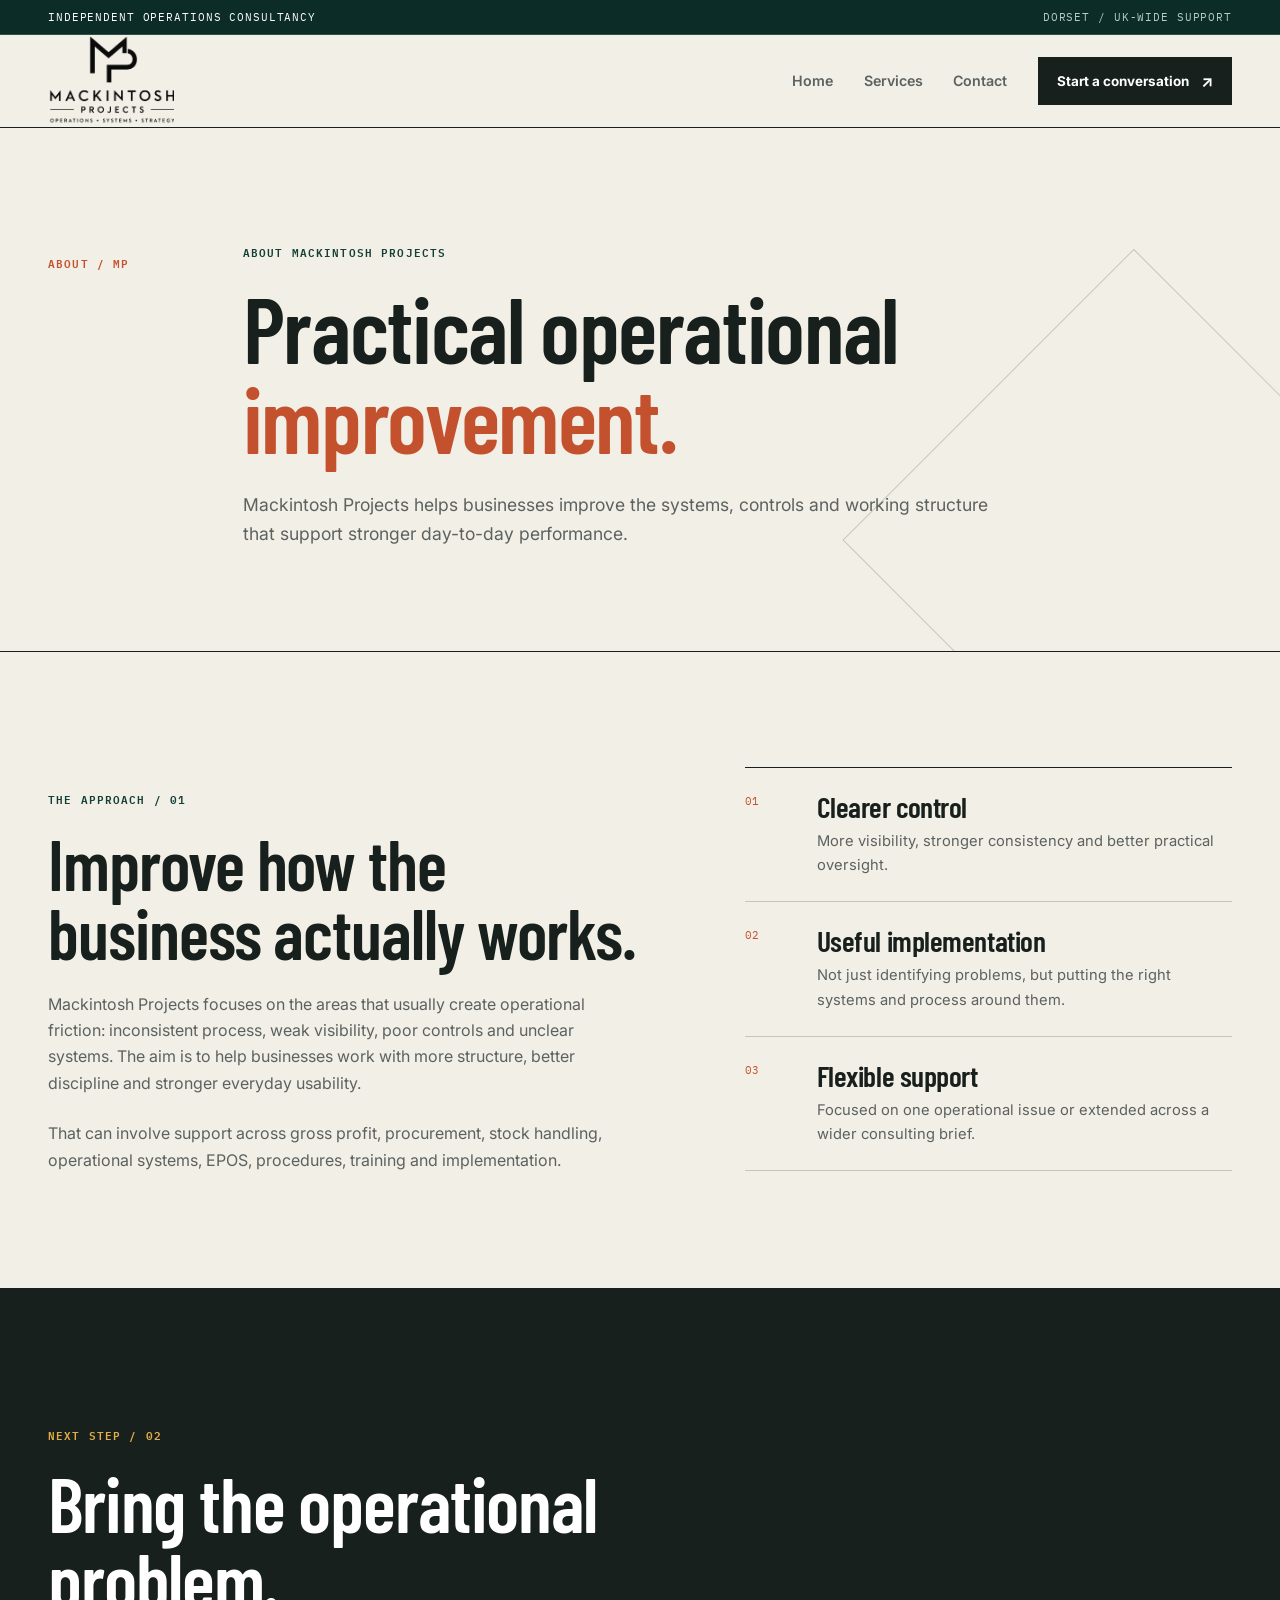
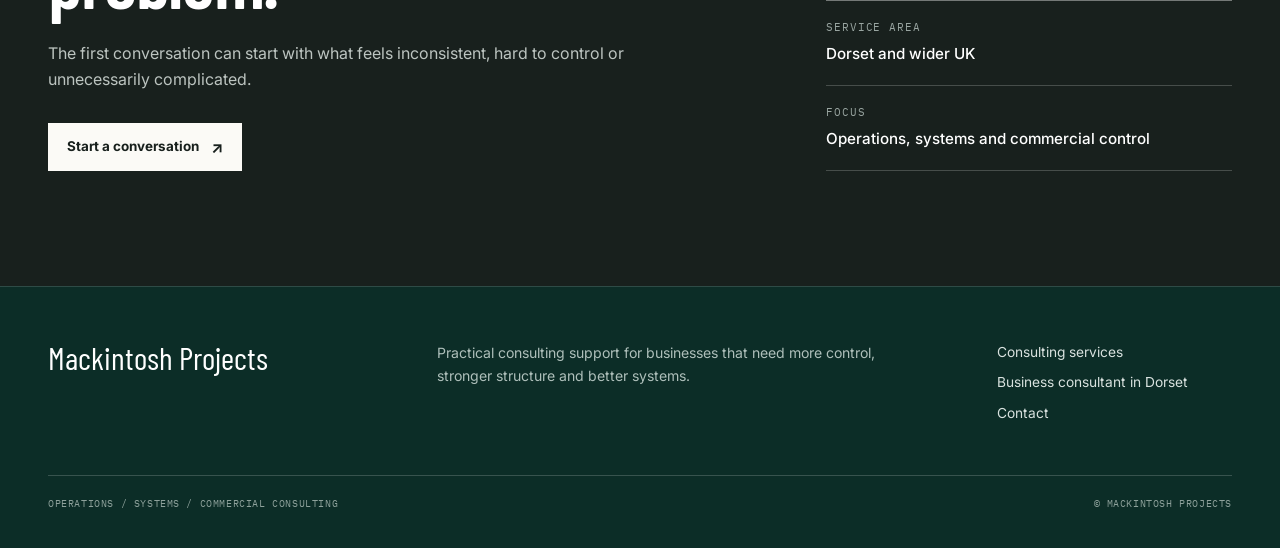
==== commit 3ac7efe7: "Remove product links from Mackintosh Projects site" ====
--- a/about.html
+++ b/about.html
@@ -12,7 +12,7 @@
   <meta name="description" content="Mackintosh Projects provides practical consulting support with gross profit, procurement, operational systems, stock control, EPOS, procedures, training and implementation.">
   <meta name="robots" content="noindex,follow">
   <link rel="canonical" href="https://mackintoshprojects.co.uk/">
-  <link rel="stylesheet" href="/assets/styles.css">
+  <link rel="stylesheet" href="/assets/styles.css?v=20260827-2">
 </head>
 <body>
   <a class="skip-link" href="#main-content">Skip to main content</a>
@@ -20,8 +20,8 @@
     <div class="utility-bar"><div class="container utility-inner"><span>Independent operations consultancy</span><span>Dorset / UK-wide support</span></div></div>
     <div class="container nav-inner">
       <a href="/" class="brand" aria-label="Mackintosh Projects home"><img src="/assets/logo-wordmark.png" alt="Mackintosh Projects" class="brand-logo"></a>
-      <nav class="desktop-nav" aria-label="Main navigation"><a href="/">Home</a><a href="/services">Services</a><a href="/kitchen-wiz">Kitchen Wiz</a><a href="/bossops">BossOps</a><a href="/contact">Contact</a><a class="button button-dark" href="/contact">Start a conversation</a></nav>
-      <details class="mobile-nav"><summary>Menu</summary><nav class="mobile-panel" aria-label="Mobile navigation"><a href="/">Home</a><a href="/services">Services</a><a href="/kitchen-wiz">Kitchen Wiz</a><a href="/bossops">BossOps</a><a href="/contact">Contact</a><a href="/contact">Start a conversation</a></nav></details>
+      <nav class="desktop-nav" aria-label="Main navigation"><a href="/">Home</a><a href="/services">Services</a><a href="/contact">Contact</a><a class="button button-dark" href="/contact">Start a conversation</a></nav>
+      <details class="mobile-nav"><summary>Menu</summary><nav class="mobile-panel" aria-label="Mobile navigation"><a href="/">Home</a><a href="/services">Services</a><a href="/contact">Contact</a><a href="/contact">Start a conversation</a></nav></details>
     </div>
   </header>
 
@@ -38,6 +38,6 @@
     <section class="section contact-band"><div class="container contact-band-grid"><div><p class="eyebrow">Next step / 02</p><h2>Bring the operational problem.</h2><p>The first conversation can start with what feels inconsistent, hard to control or unnecessarily complicated.</p><div class="actions"><a class="button button-light" href="/contact">Start a conversation</a></div></div><div class="contact-data"><div><span>Service area</span><strong>Dorset and wider UK</strong></div><div><span>Focus</span><strong>Operations, systems and commercial control</strong></div></div></div></section>
   </main>
 
-  <footer class="footer"><div class="container"><div class="footer-grid"><div><div class="footer-brand">Mackintosh Projects</div></div><p>Practical consulting support for businesses that need more control, stronger structure and better systems.</p><nav class="footer-nav" aria-label="Footer navigation"><a href="/services">Consulting services</a><a href="/business-consultant-dorset">Business consultant in Dorset</a><a href="/kitchen-wiz">Kitchen Wiz</a><a href="/bossops">BossOps</a><a href="/contact">Contact</a></nav></div><div class="footer-base"><span>Operations / Systems / Commercial consulting</span><span>© Mackintosh Projects</span></div></div></footer>
+  <footer class="footer"><div class="container"><div class="footer-grid"><div><div class="footer-brand">Mackintosh Projects</div></div><p>Practical consulting support for businesses that need more control, stronger structure and better systems.</p><nav class="footer-nav" aria-label="Footer navigation"><a href="/services">Consulting services</a><a href="/business-consultant-dorset">Business consultant in Dorset</a><a href="/contact">Contact</a></nav></div><div class="footer-base"><span>Operations / Systems / Commercial consulting</span><span>© Mackintosh Projects</span></div></div></footer>
 </body>
 </html>
--- a/assets/styles.css
+++ b/assets/styles.css
@@ -227,34 +227,6 @@
 .process-step h3 { margin-bottom: 10px; color: #fff; }
 .process-step p { color: #cbd9d5; font-size: .92rem; }
 
-.products { background: var(--paper-light); }
-.product-list { border-top: 1px solid var(--ink); }
-.product-feature {
-  display: grid;
-  grid-template-columns: minmax(190px, .42fr) minmax(0, 1fr);
-  gap: clamp(34px, 7vw, 96px);
-  padding: clamp(48px, 7vw, 86px) 0;
-  border-bottom: 1px solid var(--line);
-}
-.product-identity { display: flex; flex-direction: column; align-items: flex-start; gap: 18px; }
-.product-code { font-family: var(--mono); font-size: .69rem; color: var(--muted); letter-spacing: .1em; text-transform: uppercase; }
-.kw-mark {
-  width: 112px;
-  height: 112px;
-  display: grid;
-  place-items: center;
-  color: var(--paper-light);
-  background: var(--rust);
-  font-family: var(--heading);
-  font-size: 3rem;
-  font-weight: 700;
-  letter-spacing: -.05em;
-}
-.product-logo { width: 122px; height: 122px; object-fit: cover; border: 1px solid var(--line); filter: saturate(.78) contrast(1.05); mix-blend-mode: multiply; }
-.product-copy h3 { max-width: 850px; font-size: clamp(2.7rem, 5vw, 5rem); }
-.product-copy > p { max-width: 720px; margin-top: 22px; font-size: 1.04rem; }
-.product-meta { display: flex; flex-wrap: wrap; gap: 18px 32px; margin-top: 28px; padding-top: 20px; border-top: 1px solid var(--line); color: var(--muted); font-size: .78rem; font-family: var(--mono); }
-
 .split { display: grid; grid-template-columns: minmax(0, 1fr) minmax(300px, .82fr); gap: clamp(48px, 8vw, 112px); align-items: start; }
 .split-copy h2 { max-width: 750px; font-size: clamp(2.9rem, 5.5vw, 5.2rem); }
 .split-copy > p { max-width: 700px; margin-top: 24px; }
@@ -294,16 +266,6 @@
 .page-hero .index-label { padding-top: 11px; color: var(--rust); }
 .page-hero h1 { max-width: 1040px; font-size: clamp(3.5rem, 7.2vw, 7.2rem); text-wrap: balance; }
 .page-hero .lead { max-width: 760px; margin-top: 28px; font-size: 1.1rem; }
-.page-hero-dark { color: #fff; background: var(--green); border-bottom-color: var(--green); }
-.page-hero-dark h1 { color: #fff; }
-.page-hero-dark .lead { color: #c6d4d0; }
-.page-hero-dark .index-label { color: var(--yellow); }
-.page-hero-dark::after { border-color: rgba(255,255,255,.2); }
-.page-product-mark { display: flex; align-items: center; gap: 22px; margin-top: 38px; }
-.page-product-mark .kw-mark { width: 82px; height: 82px; font-size: 2.2rem; background: var(--yellow); color: var(--green-deep); }
-.page-product-mark img { width: 105px; height: 105px; object-fit: cover; filter: saturate(.78) contrast(1.05); }
-.page-product-mark p { max-width: 390px; margin: 0; color: inherit; }
-
 .service-catalog { border-top: 1px solid var(--ink); }
 .catalog-row {
   display: grid;
@@ -318,19 +280,6 @@
 .catalog-row p { margin: 0; font-size: .94rem; }
 .catalog-row img { width: 52px; height: 52px; object-fit: cover; margin-top: 8px; filter: saturate(.7); }
 
-.steps-grid,
-.feature-grid,
-.product-cards { display: grid; grid-template-columns: repeat(3, 1fr); border-top: 1px solid var(--ink); }
-.step,
-.feature { min-height: 290px; padding: 28px 28px 30px 0; border-right: 1px solid var(--line); }
-.step + .step,
-.feature + .feature { padding-left: 28px; }
-.step:last-child,
-.feature:last-child { border-right: 0; }
-.step .number,
-.feature .number { display: block; margin-bottom: 62px; color: var(--rust); font-family: var(--mono); font-size: .7rem; }
-.step h3,
-.feature h3 { margin-bottom: 16px; }
 .positioning { padding: clamp(50px, 7vw, 82px) 0; color: #fff; background: var(--rust); }
 .positioning p { max-width: 1120px; color: #fff; font-family: var(--heading); font-size: clamp(2.6rem, 5.4vw, 5.2rem); line-height: .94; }
 
@@ -358,23 +307,6 @@
 .contact-list li { display: grid; grid-template-columns: 150px 1fr; gap: 24px; padding: 19px 0; border-bottom: 1px solid var(--line); }
 .contact-list span { color: var(--green); font-family: var(--mono); font-size: .68rem; font-weight: 600; letter-spacing: .08em; text-transform: uppercase; }
 .contact-list strong { font-weight: 500; }
-
-.product-cards { grid-template-columns: repeat(2, 1fr); }
-.product-card { padding: clamp(30px, 4vw, 54px) clamp(28px, 4vw, 50px) clamp(38px, 5vw, 64px) 0; border-right: 1px solid var(--line); }
-.product-card + .product-card { padding-right: 0; padding-left: clamp(28px, 4vw, 50px); border-right: 0; }
-.product-card-top { display: flex; align-items: flex-start; justify-content: space-between; gap: 24px; margin-bottom: 38px; }
-.product-card img { width: 108px; height: 108px; object-fit: cover; filter: saturate(.72) contrast(1.04); mix-blend-mode: multiply; }
-.status { display: inline-flex; padding: 8px 10px; color: #fff; background: var(--green); }
-.status-soon { color: var(--ink); background: var(--paper-dark); }
-.product-card h3 { font-size: clamp(2.4rem, 4.2vw, 4rem); }
-.product-card > p { margin-top: 20px; }
-.plain-list { margin: 26px 0 0; padding: 0; list-style: none; border-top: 1px solid var(--line); }
-.plain-list li { position: relative; padding: 12px 0 12px 22px; border-bottom: 1px solid var(--line); color: var(--muted); font-size: .9rem; }
-.plain-list li::before { position: absolute; left: 0; content: "—"; color: var(--rust); }
-.note-band { background: var(--yellow); }
-.note-grid { display: grid; grid-template-columns: 180px 1fr; gap: clamp(30px, 7vw, 100px); }
-.note-band .eyebrow { color: var(--ink); }
-.note-band blockquote { max-width: 900px; margin: 0; font-family: var(--heading); font-size: clamp(2.4rem, 4.8vw, 4.5rem); line-height: .95; }
 
 .footer { padding: 54px 0 36px; color: #fff; background: var(--green-deep); border-top: 1px solid rgba(255,255,255,.14); }
 .footer-grid { display: grid; grid-template-columns: minmax(210px, .7fr) minmax(260px, 1.1fr) minmax(170px, .55fr); gap: clamp(40px, 7vw, 92px); }
@@ -408,7 +340,6 @@
   .section-intro { gap: 22px; }
   .section-intro .eyebrow { margin-bottom: 0; }
   .service-row { grid-template-columns: 52px minmax(200px, .85fr) minmax(260px, 1.15fr); }
-  .product-feature { grid-template-columns: 150px 1fr; }
   .page-hero-grid { grid-template-columns: 78px 1fr; }
   .catalog-row { grid-template-columns: 42px 140px minmax(180px, .7fr) minmax(250px, 1fr); gap: 18px; }
   .footer-grid { grid-template-columns: repeat(2, 1fr); }
@@ -441,21 +372,12 @@
   .process-step, .process-step + .process-step { min-height: auto; padding: 24px 0; border-right: 0; border-bottom: 1px solid rgba(255,255,255,.22); }
   .process-step:last-child { border-bottom: 0; }
   .process-step span { margin-bottom: 18px; }
-  .product-feature { grid-template-columns: 1fr; gap: 30px; }
-  .kw-mark { width: 86px; height: 86px; font-size: 2.35rem; }
-  .product-logo { width: 92px; height: 92px; }
-  .product-copy h3 { font-size: clamp(2.7rem, 13vw, 4rem); }
   .page-hero-grid { grid-template-columns: 1fr; gap: 22px; }
   .page-hero .index-label { padding-top: 0; }
   .page-hero h1 { font-size: clamp(3.2rem, 15vw, 5rem); }
   .page-hero::after { right: -120px; opacity: .6; }
   .catalog-row { grid-template-columns: 34px 1fr; gap: 12px; }
   .catalog-row .service-tag, .catalog-row h3, .catalog-row p, .catalog-row img { grid-column: 2; }
-  .steps-grid, .feature-grid, .product-cards { grid-template-columns: 1fr; }
-  .step, .feature, .step + .step, .feature + .feature { min-height: auto; padding: 28px 0; border-right: 0; border-bottom: 1px solid var(--line); }
-  .step .number, .feature .number { margin-bottom: 34px; }
-  .product-card, .product-card + .product-card { padding: 38px 0 48px; border-right: 0; border-bottom: 1px solid var(--line); }
-  .note-grid { grid-template-columns: 1fr; gap: 16px; }
   .contact-list li { grid-template-columns: 1fr; gap: 5px; }
   .footer-grid { grid-template-columns: 1fr; gap: 34px; }
   .footer-base { flex-direction: column; }
